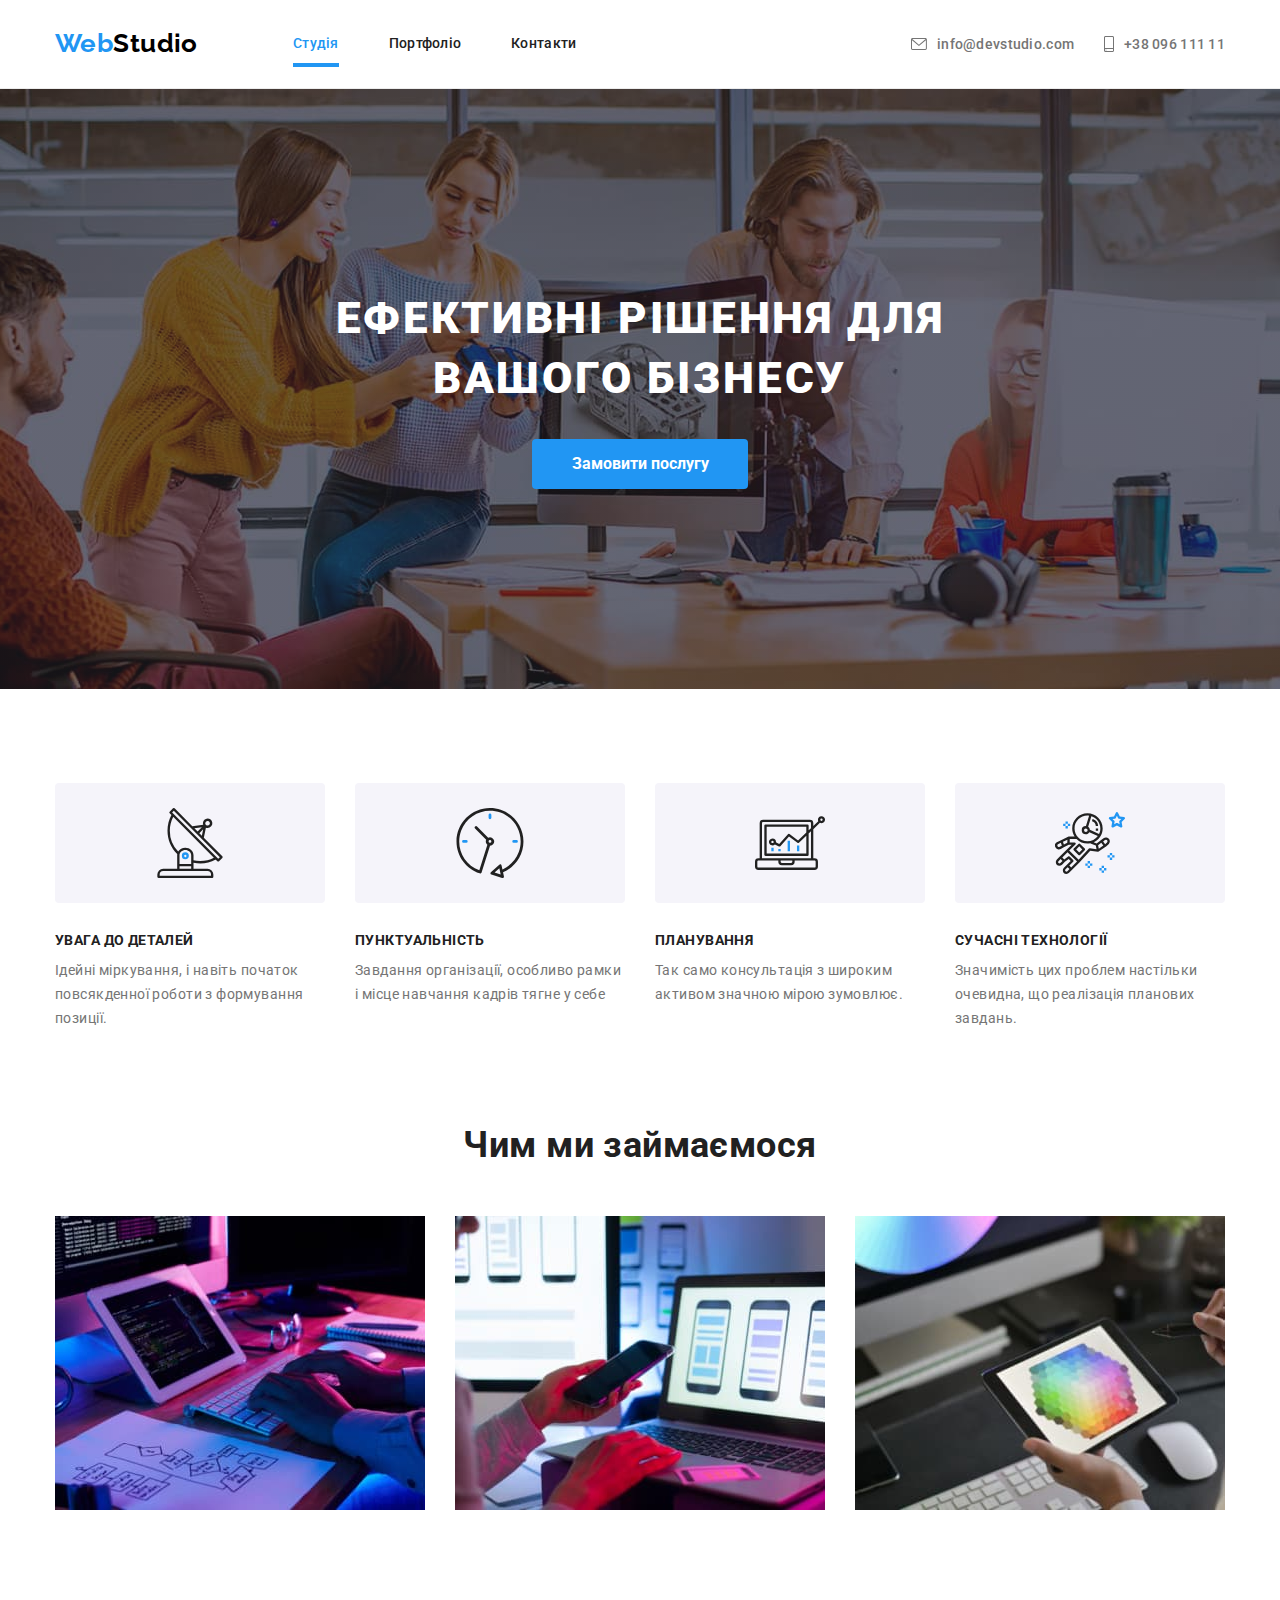
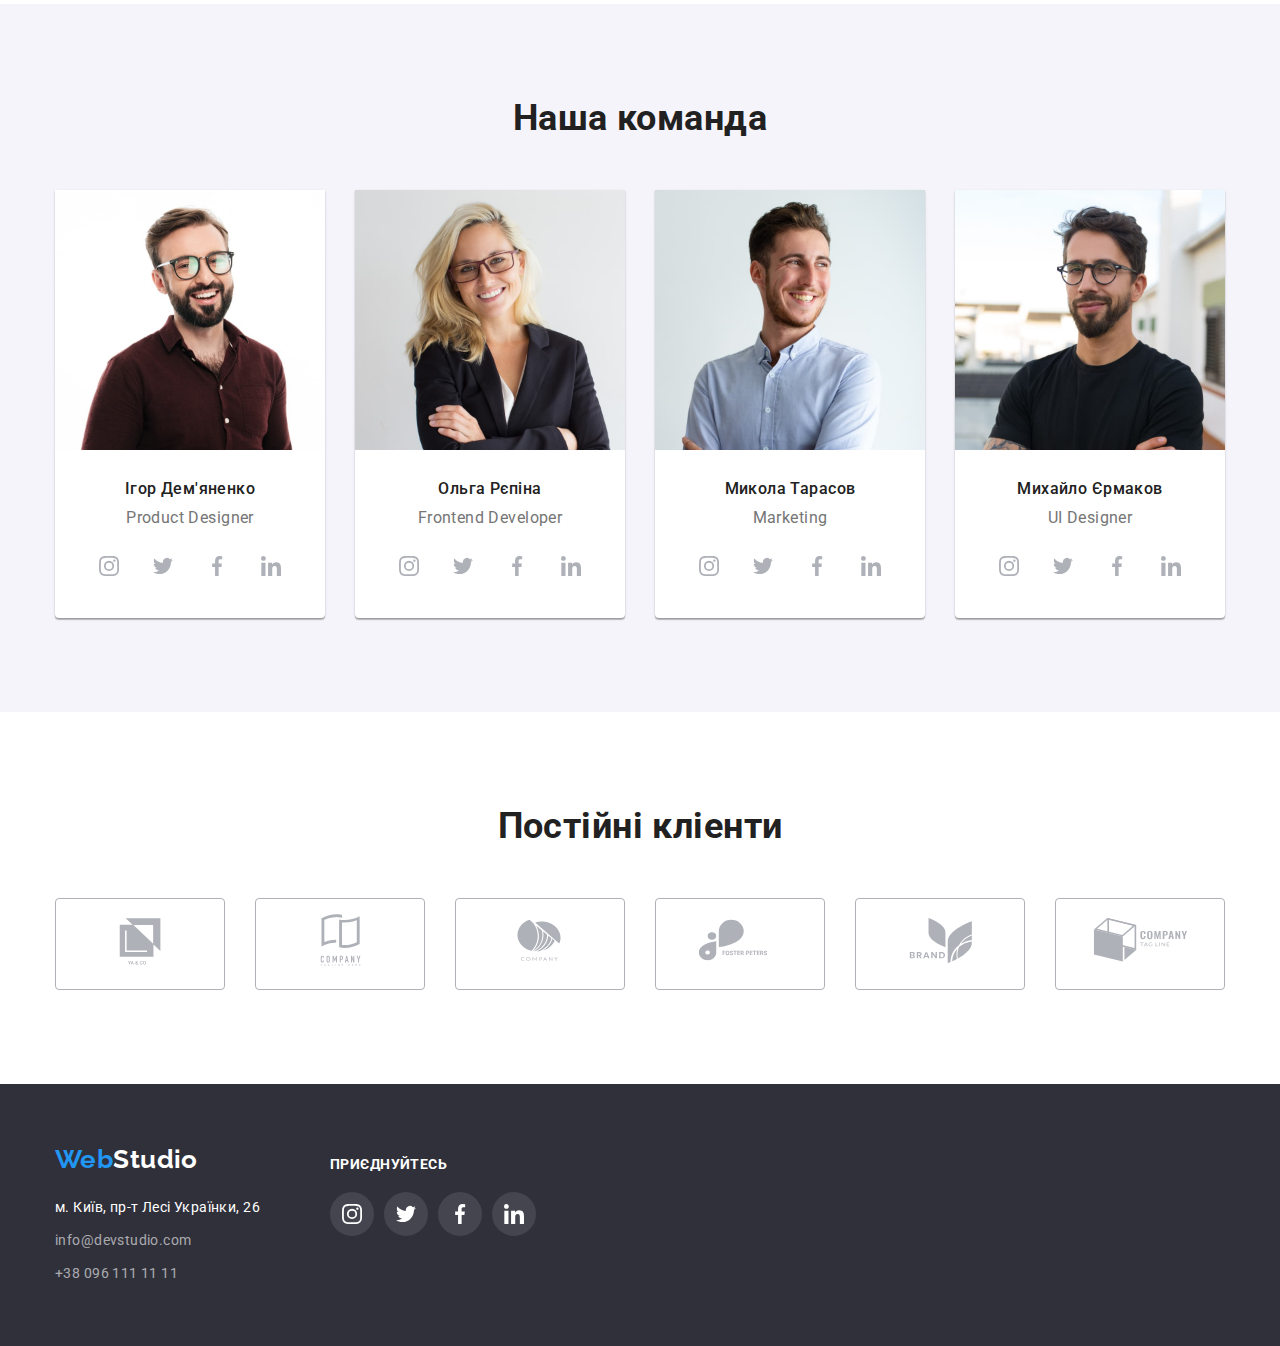
==== index.html @ 82252ead "puh" ====
<!DOCTYPE html>
<html lang="uk">
  <head>
    <meta charset="UTF-8" />
    <meta http-equiv="X-UA-Compatible" content="IE=edge" />
    <meta name="viewport" content="width=device-width, initial-scale=1.0" />
    <title>WebStudio</title>
    <link rel="preconnect" href="https://fonts.googleapis.com" />
    <link rel="preconnect" href="https://fonts.gstatic.com" crossorigin />
    <link
      href="https://fonts.googleapis.com/css2?family=Raleway:wght@700&family=Roboto:wght@400;500;700;900&display=swap"
      rel="stylesheet"
    />
    <link
      rel="stylesheet"
      href="https://cdnjs.cloudflare.com/ajax/libs/modern-normalize/1.1.0/modern-normalize.min.css"
    />
    <link rel="stylesheet" href="./css/styles.css" />
  </head>

  <!-- Тело страницы -->

  <body>
    <!-- Шапка -->

    <header>
      <div class="search container">
        <h2 style="display: none">навігація</h2>
        <div class="head">
          <a href="#" class="logo"
            ><span class="logo-first">Web</span><span class="logo-second">Studio</span></a
          >
        </div>

        <nav class="main-nav">
          <ul class="site-nav list">
            <li class="item"><a href="./index.html" class="link-studio current">Студія</a></li>
            <li class="item"><a href="./portfolio.html" class="link-portfolio">Портфоліо</a></li>
            <li class="item"><a href="#" class="link-contacts">Контакти</a></li>
          </ul>
        </nav>

        <ul class="contacts list">
          <li class="contacts-item">
            <a href="mailto:info@devstudio.com" class="contacts-link"
              ><svg class="envelope-icon" width="16" Height="12">
                <use href="./images/symbol.svg#icon-envelope"></use>
              </svg>
              info@devstudio.com</a>
            
          </li>

          <li class="smartphone-item">
            <a href="tel:+380961111111" class="contacts-link"><svg class="smartphone-icon" width="10" Height="16">
              <use href="./images/symbol.svg#icon-smartphone"></use>
            </svg>+38 096 111 11</a>
          </li>
        </ul>
        
      </div>
    </header>

    <main>
      <!-- Секция герой -->

      <section class="hero-section">
        <div class="container">
          <h1 class="hero-title">Ефективні рішення для вашого бізнесу</h1>
          <button type="button" class="button">Замовити послугу</button>
        </div>
      </section>

      <!-- Секция особенности -->

      <section class="section">
        <h2 style="display: none">Особливості</h2>
        <div class="container">
          <ul class="feature-list list">
            <li class="item">
              <div class="feature-icon">
                <svg class="icon-antenna" width="70" Height="70">
                  <use href="./images/symbol.svg#icon-antenna"></use>
                </svg>
              </div>
              <h3 class="feature-title">увага до деталей</h3>
              <p>Ідейні міркування, і навіть початок повсякденної роботи з формування позиції.</p>
            </li>

            <li class="item">
              <div class="feature-icon">
                <svg class="icon-clock" width="70" Height="70">
                  <use href="./images/symbol.svg#icon-clock"></use>
                </svg>
              </div>
              <h3 class="feature-title">пунктуальність</h3>
              <p>Завдання організації, особливо рамки і місце навчання кадрів тягне у себе</p>
            </li>

            <li class="item">
              <div class="feature-icon">
                <svg class="icon-diagram" width="70" Height="70">
                  <use href="./images/symbol.svg#icon-diagram"></use>
                </svg>
              </div>
              <h3 class="feature-title">планування</h3>
              <p>Так само консультація з широким активом значною мірою зумовлює.</p>
            </li>

            <li class="item">
              <div class="feature-icon">
                <svg class="icon-astronaut" width="70" Height="70">
                  <use href="./images/symbol.svg#icon-astronaut"></use>
                </svg>
              </div>
              <h3 class="feature-title">сучасні технології</h3>
              <p>Значимість цих проблем настільки очевидна, що реалізація планових завдань.</p>
            </li>
          </ul>
        </div>
      </section>

      <!-- Примеры работ -->

      <section class="examples section">
        <div class="container">
          <h2 class="section-title">Чим ми займаємося</h2>
          <ul class="examples-list list">
            <li class="item">
              <img
                src="./images/box1.jpg"
                class="examples-img"
                alt="computer work"
                width="370"
                height="294"
              />
            </li>
            <li class="item">
              <img
                src="./images/box2.jpg"
                class="examples-img"
                alt="work on smartphone"
                width="370"
                height="294"
              />
            </li>
            <li class="item">
              <img
                src="./images/box3.jpg"
                class="examples-img"
                alt="work on tablet"
                width="370"
                height="294"
              />
            </li>
          </ul>
        </div>
      </section>

      <!-- Секция наша команда -->

      <section class="team section">
        <div class="container">
          <h2 class="section-title">Наша команда</h2>
          <ul class="section-team list">
            <li class="item">
              <img
                src="./images/img4.jpg"
                alt="man with glasses"
                width="270"
                height="260"
                class="team-img"
              />
              <div class="team-border">
                <h3 class="author-team">Ігор Дем'яненко</h3>
                <p>Product Designer</p>
                <ul class="team-soc-list list">
                  <li class="team-soc-item">
                    <a href="" class="team-soc-link press">
                      <svg class="team-icon" width="20" Height="20">
                        <use href="./images/symbol.svg#icon-instagram"></use>
                      </svg>
                    </a>
                  </li>
                  <li class="team-soc-item">
                    <a href="" class="team-soc-link press"
                      ><svg class="team-icon" width="20" Height="20">
                        <use href="./images/symbol.svg#icon-twitter"></use>
                      </svg>
                    </a>
                  </li>
                  <li class="team-soc-item">
                    <a href="" class="team-soc-link press"
                      ><svg class="team-icon" width="20" Height="20">
                        <use href="./images/symbol.svg#icon-facebook"></use>
                      </svg>
                    </a>
                  </li>
                  <li class="team-soc-item">
                    <a href="" class="team-soc-link press"
                      ><svg class="team-icon" width="20" Height="20">
                        <use href="./images/symbol.svg#icon-linkedin"></use>
                      </svg>
                    </a>
                  </li>
                </ul>
              </div>
            </li>

            <li class="item">
              <img
                src="./images/img1.jpg"
                alt="Girl in glasses"
                class="team-img"
                width="270"
                height="260"
              />
              <div class="team-border">
                <h3 class="author-team">Ольга Рєпіна</h3>
                <p>Frontend Developer</p>
                <ul class="team-soc-list list">
                  <li class="team-soc-item">
                    <a href="" class="team-soc-link press">
                      <svg class="team-icon" width="20" Height="20">
                        <use href="./images/symbol.svg#icon-instagram"></use>
                      </svg>
                    </a>
                  </li>
                  <li class="team-soc-item">
                    <a href="" class="team-soc-link press"
                      ><svg class="team-icon" width="20" Height="20">
                        <use href="./images/symbol.svg#icon-twitter"></use>
                      </svg>
                    </a>
                  </li>
                  <li class="team-soc-item">
                    <a href="" class="team-soc-link press"
                      ><svg class="team-icon" width="20" Height="20">
                        <use href="./images/symbol.svg#icon-facebook"></use>
                      </svg>
                    </a>
                  </li>
                  <li class="team-soc-item">
                    <a href="" class="team-soc-link press"
                      ><svg class="team-icon" width="20" Height="20">
                        <use href="./images/symbol.svg#icon-linkedin"></use>
                      </svg>
                    </a>
                  </li>
                </ul>
              </div>
            </li>

            <li class="item">
              <img
                src="./images/img2.jpg"
                alt="the male"
                class="team-img"
                width="270"
                height="260"
              />
              <div class="team-border">
                <h3 class="author-team">Микола Тарасов</h3>
                <p>Marketing</p>
                <ul class="team-soc-list list">
                  <li class="team-soc-item">
                    <a href="" class="team-soc-link press">
                      <svg class="team-icon" width="20" Height="20">
                        <use href="./images/symbol.svg#icon-instagram"></use>
                      </svg>
                    </a>
                  </li>
                  <li class="team-soc-item">
                    <a href="" class="team-soc-link press"
                      ><svg class="team-icon" width="20" Height="20">
                        <use href="./images/symbol.svg#icon-twitter"></use>
                      </svg>
                    </a>
                  </li>
                  <li class="team-soc-item">
                    <a href="" class="team-soc-link press"
                      ><svg class="team-icon" width="20" Height="20">
                        <use href="./images/symbol.svg#icon-facebook"></use>
                      </svg>
                    </a>
                  </li>
                  <li class="team-soc-item">
                    <a href="" class="team-soc-link press"
                      ><svg class="team-icon" width="20" Height="20">
                        <use href="./images/symbol.svg#icon-linkedin"></use>
                      </svg>
                    </a>
                  </li>
                </ul>
              </div>
            </li>

            <li class="item">
              <img
                src="./images/img3.jpg"
                alt="man with glasses"
                class="team-img"
                width="270"
                height="260"
              />
              <div class="team-border">
                <h3 class="author-team">Михайло Єрмаков</h3>
                <p>UI Designer</p>
                <ul class="team-soc-list list">
                  <li class="team-soc-item">
                    <a href="" class="team-soc-link">
                      <svg class="team-icon" width="20" Height="20">
                        <use href="./images/symbol.svg#icon-instagram"></use>
                      </svg>
                    </a>
                  </li>
                  <li class="team-soc-item">
                    <a href="" class="team-soc-link"
                      ><svg class="team-icon" width="20" Height="20">
                        <use href="./images/symbol.svg#icon-twitter"></use>
                      </svg>
                    </a>
                  </li>
                  <li class="team-soc-item">
                    <a href="" class="team-soc-link"
                      ><svg class="team-icon" width="20" Height="20">
                        <use href="./images/symbol.svg#icon-facebook"></use>
                      </svg>
                    </a>
                  </li>
                  <li class="team-soc-item">
                    <a href="" class="team-soc-link"
                      ><svg class="team-icon" width="20" Height="20">
                        <use href="./images/symbol.svg#icon-linkedin"></use>
                      </svg>
                    </a>
                  </li>
                </ul>
              </div>
            </li>
          </ul>
        </div>
      </section>

      <!-- _______________________постійні кліенти_____________________ -->

      <section class="regular section">
        <div class="container">
          <h2 class="section-title">Постійні кліенти</h2>
          <ul class="regular-list list">
            <li class="regular-item">
              <a href="" class="regular-link"
                ><svg class="regular-icon" width="106" Height="60">
                  <use href="./images/symbol.svg#icon-Logo-1"></use>
                </svg>
              </a>
            </li>
            <li class="regular-item">
              <a href="" class="regular-link"
                ><svg class="regular-icon" width="106" Height="60">
                  <use href="./images/symbol.svg#icon-Logo-2"></use>
                </svg>
              </a>
            </li>
            <li class="regular-item">
              <a href="" class="regular-link"
                ><svg class="regular-icon" width="106" Height="60">
                  <use href="./images/symbol.svg#icon-Logo-3"></use>
                </svg>
              </a>
            </li>
            <li class="regular-item">
              <a href="" class="regular-link"
                ><svg class="regular-icon" width="106" Height="60">
                  <use href="./images/symbol.svg#icon-Logo-4"></use>
                </svg>
              </a>
            </li>
            <li class="regular-item">
              <a href="" class="regular-link"
                ><svg class="regular-icon" width="106" Height="60">
                  <use href="./images/symbol.svg#icon-Logo-5"></use>
                </svg>
              </a>
            </li>
            <li class="regular-item">
              <a href="" class="regular-link"
                ><svg class="regular-icon" width="106" Height="60">
                  <use href="./images/symbol.svg#icon-Logo-6"></use>
                </svg>
              </a>
            </li>
          </ul>
        </div>
      </section>
    </main>

    <!-- =================================Подвал=====================-->

    <footer>
      <div class="foot container">
        <div>
          <h2 style="display: none">Зв'язатися з нами</h2>
          <a href="#" class="logo"
            ><span class="logo-first">Web</span><span class="logo-second-foot">Studio</span></a
          >

          <address class="address">
            <ul class="address-list list">
              <li class="item">
                <a
                  class="address-maps"
                  href="https://www.google.com/maps/place/бул.+Леси+Украинки,+26,+Киев,+02000/@50.4265807,30.5383858,17z/data=!3m1!4b1!4m5!3m4!1s0x40d4cf0e033ecbe9:0x57a4dffefec77da0!8m2!3d50.4265807!4d30.5383858"
                  target="_blank"
                  rel="noopener noreferrer"
                  >м. Київ, пр-т Лесі Українки, 26</a
                >
              </li>
              <li class="item">
                <a class="address-nav" href="mailto:info@devstudio.com">info@devstudio.com</a>
              </li>
              <li class="item">
                <a class="address-nav" href="tel:+380961111111">+38 096 111 11 11</a>
              </li>
            </ul>
          </address>
        </div>

        <div class="call">
          <h2 class="footer-title">Приєднуйтесь</h2>
          <ul class="footer-soc-list list">
            <li class="footer-soc-item">
              <a href="" class="footer-soc-link">
                <svg class="footer-icon" width="20" Height="20">
                  <use href="./images/symbol.svg#icon-instagram"></use>
                </svg>
              </a>
            </li>
            <li class="footer-soc-item">
              <a href="" class="footer-soc-link"
                ><svg class="footer-icon" width="20" Height="20">
                  <use href="./images/symbol.svg#icon-twitter"></use>
                </svg>
              </a>
            </li>
            <li class="footer-soc-item">
              <a href="" class="footer-soc-link"
                ><svg class="footer-icon" width="20" Height="20">
                  <use href="./images/symbol.svg#icon-facebook"></use>
                </svg>
              </a>
            </li>
            <li class="footer-soc-item">
              <a href="" class="footer-soc-link"
                ><svg class="footer-icon" width="20" Height="20">
                  <use href="./images/symbol.svg#icon-linkedin"></use>
                </svg>
              </a>
            </li>
          </ul>
        </div>
      </div>
    </footer>
  </body>
</html>
---- css/styles.css ----
*,
*::before,
*::after {
  box-sizing: border-box;
}

/* ___________________Тело страницы _______________*/

body {
  color: var(--primary-text-color);
  background-color: var(--primary-bg-color);

  font-family: 'roboto', sans-serif;
  letter-spacing: 0.03em;
  font-style: normal;
  font-weight: 400;
  font-size: 14px;
  line-height: 1.71;
}

/* ______________________Утилиты_____________________ */

.list {
  margin: 0;
  padding: 0;

  list-style: none;
}

.container {
  margin-left: auto;
  margin-right: auto;
  padding-left: 15px;
  padding-right: 15px;
  width: 1200px;
}

p,
h1,
h2,
h3,
h4,
h5,
h6 {
  margin-top: 0px;
  margin-bottom: 0px;
}

ul.ol {
  margin-top: 0;
  margin-bottom: 0;
  padding-left: 0;
}

img {
  display: block;
}

.section {
  padding-top: 94px;
  padding-bottom: 94px;
}

:root {
  --primary-text-color: rgba(117, 117, 117, 1);
  --title-text-color: rgba(33, 33, 33, 1);
  --accent-color: rgba(33, 150, 243, 1);
  --primary-bg-color: rgba(255, 255, 255, 1);
}

/*_______________________Button_______________________*/

.button {
  color: var(--primary-bg-color);
  background-color: var(--accent-color);

  padding: 10px 32px;
  min-width: 216px;

  border-radius: 4px;
  border: none;
  cursor: pointer;
  font-family: 'Roboto', sans-serif;
  font-style: normal;
  font-weight: 700;
  font-size: 16px;
  line-height: 1.87;
  text-align: center;
}

.button:hover,
.button:focus {
  color: var(--accent-color);
  background-color: rgba(245, 244, 250, 1);

  border: none;
}

.btn:hover,
.btn:focus {
  color: var(--primary-bg-color);
  background-color: var(--accent-color);
  border: none;
}

.section-title {
  margin-bottom: 50px;

  color: var(--title-text-color);
  font-weight: 700;
  font-size: 36px;
  line-height: 1.16;
  text-align: center;
}

/* _________________________Шапка_______________________ */

header {
  border-bottom: 1px solid rgba(236, 236, 236, 1);
}

.search {
  align-items: center;
  background-color: rgba(255, 255, 255, 1);
  display: flex;
}

.logo {
  display: inline-block;
  width: 145px;
  height: 31px;

  font-weight: 700;
  font-size: 26px;
  line-height: 1.19;
  text-decoration: none;
  font-family: 'Raleway', sans-serif;
}

.logo-first {
  color: var(--accent-color);
}

.logo-second {
  color: rgba(0, 0, 0, 1);
}

.logo-second-foot {
  color: var(--primary-bg-color);
}

/*____________________ Навигация___________________ */

.main-nav {
  display: flex;
  align-items: center;
}

.site-nav {
  display: flex;
  align-items: center;
  padding: 32px 0px;
  margin-left: 93px;
}

.site-nav .item + .item {
  margin-left: 50px;
}

.link-studio {
  width: 45px;
  height: 16px;

  color: var(--title-text-color);
  text-decoration: none;
  font-weight: 500;
  font-size: 14px;
  line-height: 1.14;
  letter-spacing: 0.02em;
}

.link-studio:hover,
.link-studio:focus {
  color: var(--accent-color);
}

.link-portfolio {
  width: 72px;
  height: 16px;

  color: var(--title-text-color);
  text-decoration: none;
  font-weight: 500;
  font-size: 14px;
  line-height: 1.14;
  letter-spacing: 0.02em;
}

.link-portfolio:hover,
.link-portfolio:focus {
  color: var(--accent-color);
}

.link-contacts {
  width: 64px;
  height: 16px;

  color: var(--title-text-color);
  text-decoration: none;
  font-weight: 500;
  font-size: 14px;
  line-height: 1.14;
  letter-spacing: 0.02em;
}

.link-contacts:hover,
.link-contacts:focus {
  color: var(--accent-color);
}

.current {
  color: var(--accent-color);
  position: relative;
}

.current::after {
  bottom: -100%;
  left: 0;
  position: absolute;
  content: '';
  height: 4px;
  width: 100%;

  background-color: var(--accent-color);
}

/* ___________________Contacts___________________*/

.search .contacts {
  display: flex;
  margin-left: auto;
  gap: 30px;
}

.smartphone-item {
  display: flex;
  flex-direction: row-reverse;
  align-items: center;
}

.contacts-item {
  display: flex;
  flex-direction: row-reverse;
  align-items: center;
}

.envelope-icon {
  margin-right: 10px;
  fill: rgba(117, 117, 117, 1);
}

.contacts-link {

  display: flex;
  align-items: center;
  
  color: rgba(117, 117, 117, 1);
  font-weight: 500;
  font-size: 14px;
  line-height: calc(16 / 14);
  letter-spacing: 0.02em;
  text-decoration: none;
}

.contacts-link:hover,
.contacts-link:focus {
  color: var(--accent-color);
}

.envelope-icon .contacts-envelope:hover .envelope-icon,
.contacts-envelope:focus .envelope-icon {
  fill: var(--accent-color);
}


.smartphone-icon {
  margin-right: 10px;
  fill: rgba(117, 117, 117, 1);
}

.contacts-link:hover .smartphone-icon,
.contacts-link:focus .smartphone-icon,.contacts-link:hover .envelope-icon,
.contacts-link:focus .envelope-icon {
  fill: var(--accent-color);
}


/* ____________________Секция герой_______________________*/

.hero-section {
  background-color: rgba(196, 196, 196, 1);

  height: 600px;
  max-width: 1600px;
  margin-left: auto;
  margin-right: auto;
  background-image: linear-gradient(rgba(47, 48, 58, 0.4), rgba(47, 48, 58, 0.4)),
    url(../images/hero.jpg);
  background-repeat: no-repeat;
  background-position: center;
  background-size: cover;
}

.hero-section .section {
  display: flex;
}

.hero-section .container {
  min-height: 600px;
  display: flex;
  flex-direction: column;
  justify-content: center;
  align-items: center;
}

.hero-title {
  margin-bottom: 30px;
  display: block;

  color: rgba(255, 255, 255, 1);
  text-align: center;
  font-weight: 900;
  max-width: 696px;
  font-size: 44px;
  line-height: 1.36;
  letter-spacing: 0.06em;
  text-transform: uppercase;
}

/* ____________________Секция особенности______________________ */

.feature-list {
  display: flex;
}

.feature-list .item + .item {
  margin-left: 30px;
}

.feature-title {
  margin-top: 0;
  margin-bottom: 10px;

  color: var(--title-text-color);
  font-weight: 700;
  font-size: 14px;
  line-height: 1.14;
  text-transform: uppercase;
}

.feature-icon {
  display: flex;
  justify-content: center;
  align-items: center;

  margin-bottom: 30px;

  background-color: rgba(245, 244, 250, 1);
  width: 270px;
  height: 120px;
  border-radius: 4px;
}

/*-------------------------Примеры работ-----------------------*/

.examples {
  padding-top: 0px;
}

.examples-list {
  display: flex;
}

.examples-list .item:not(:last-child) {
  margin-right: 30px;
}

/*_______________________Наша команда_________________________ */

.team {
  background-color: rgba(245, 244, 250, 1);
}

.team-border {
  padding: 30px 10px;

  display: flex;
  text-align: center;
  flex-direction: column;
  justify-content: center;
}

.author-team {
  margin-bottom: 10px;

  color: var(--title-text-color);
  font-weight: 500;
  font-size: 16px;
  line-height: 1.18;
}

.section-team {
  display: flex;

  width: 270px;
  height: 428px;
  font-size: 16px;
  line-height: 1.18;
}

.section-team .item {
  background-color: var(--primary-bg-color);
  box-shadow: 0px 1px 3px rgba(0, 0, 0, 0.12), 0px 1px 1px rgba(0, 0, 0, 0.14),
    0px 2px 1px rgba(0, 0, 0, 0.2);
  border-radius: 0px 0px 4px 4px;
}

.section-team .item + .item {
  margin-left: 30px;
}

.team-border > p {
  margin-bottom: 16px;
}

.team-soc-list {
  display: flex;
  justify-content: center;
  gap: 10px;
}

.team-soc-link {
  width: 44px;
  height: 44px;

  border-radius: 50%;

  display: flex;
  align-items: center;
  justify-content: center;
}

.team-icon {
  fill: rgba(175, 177, 184, 1);
}

.team-soc-link:hover,
.team-soc-link:focus {
  background-color: var(--accent-color);
}

.team-icon:hover,
.team-icon:focus {
  fill: var(--primary-bg-color);
}

.team-soc-link:hover .team-icon,
.team-soc-link:focus .team-icon {
  fill: var(--primary-bg-color);
}

/*____________________постійні кліенти__________________ */

.regular {
  height: 372px;
}

.regular-list {
  display: flex;
  justify-content: center;

  gap: 30px;
}

.regular-item {
  display: flex;
  justify-content: center;
  align-items: center;
}

.regular-link {
  border: 1px solid;
  width: 170px;
  height: 92px;
  padding: 12px 32px;

  border-color: rgba(175, 177, 184, 1);
  border-radius: 4px;
}

.regular-link:hover,
.regular-link:focus {
  border-color: var(--accent-color);
}

.regular-icon {
  fill: rgba(175, 177, 184, 1);
}

.regular-icon:hover,
.regular-icon:focus {
  fill: var(--accent-color);
}

.regular-link:hover .regular-icon,
.regular-link:focus .regular-icon {
  fill: var(--accent-color);
}

/* =======================Подвал============================ */

footer {
  background-color: rgba(47, 48, 58, 1);
}

.foot {
  display: flex;

  padding-top: 60px;
  padding-bottom: 60px;
}

.address-list .item:not(:last-child) {
  margin-bottom: 9px;
}

.call {
  margin-top: 12px;
  margin-left: 70px;
}

.logo-sec,
.address-maps {
  color: var(--primary-bg-color);

  text-decoration: none;
}

.address {
  margin-top: 20px;
  font-style: normal;
}

.address-maps:hover,
.address-maps:focus {
  color: var(--accent-color);
}

.address-nav {
  color: rgba(255, 255, 255, 0.6);
  text-decoration: none;
}

.address-nav:hover,
.address-nav:focus {
  color: var(--accent-color);
}

/*______________ Приєднуйтесь */

.footer-title {
  margin-bottom: 20px;

  color: var(--primary-bg-color);

  font-size: 14px;
  line-height: calc(16 / 14);
  letter-spacing: 0.03em;
  text-transform: uppercase;
}

.footer-soc-list {
  display: flex;
  gap: 10px;
}

.footer-soc-link {
  width: 44px;
  height: 44px;

  display: flex;
  align-items: center;
  justify-content: center;
  border-radius: 50%;

  background: rgba(255, 255, 255, 0.1);
}

.footer-icon {
  fill: var(--primary-bg-color);
}

.footer-soc-link:hover,
.footer-soc-link:focus {
  background-color: var(--accent-color);
}

.footer-icon:hover,
.footer-icon:focus {
  fill: var(--primary-bg-color);
}

.footer-soc-link:hover .footer-icon {
  fill: var(--primary-bg-color);
}

.footer-soc-link:focus .footer-icon {
  fill: var(--primary-bg-color);
}

/* --------------------PORTFOLIO.CSS-------------------- */

/* Фильтр */

.filter {
  display: flex;
  justify-content: center;
  margin-bottom: 50px;
}

.filter .item:not(:last-child) {
  margin-right: 8px;
}

.btn {
  color: var(--title-text-color);
  background-color: rgba(245, 244, 250, 1);
  border: none;
  cursor: pointer;
  padding: 6px 22px 6px 22px;

  font-family: 'Roboto', sans-serif;
  font-weight: 500;
  font-size: 16px;
  line-height: 1.62;
  letter-spacing: 0.03em;
  border-radius: 4px;
}

.btn:hover,
.btn:focus {
  color: var(--primary-bg-color);
  background-color: var(--accent-color);

  box-shadow: 0px 3px 1px rgba(0, 0, 0, 0.1), 0px 1px 2px rgba(0, 0, 0, 0.08),
    0px 2px 2px rgba(0, 0, 0, 0.12);

  border: none;
}

/* _____________________Галерея___________________ */

.gallery {
  margin-top: 0px;
  margin-bottom: 0px;

  padding: 0px;
  display: flex;
  flex-wrap: wrap;
}

.gallerry-border {
  padding: 20px 24px 20px 24px;

  height: 110px;
  border: 1px solid rgba(238, 238, 238, 1);
  border-top: none;
}

.gallery-list {
  margin-right: 30px;
  margin-bottom: 30px;

  font-size: 16px;
  line-height: 1.87;
  cursor: pointer;
}

.gallery-list:hover {
  box-shadow: 0px 1px 1px rgba(0, 0, 0, 0.12), 0px 4px 4px rgba(0, 0, 0, 0.06),
    1px 4px 6px rgba(0, 0, 0, 0.16);
}

.gallery-list:nth-child(3n) {
  margin-right: 0px;
}

.gallery-list:nth-last-child(-n + 3) {
  margin-bottom: 0px;
}

.gallery-title {
  color: var(--title-text-color);

  margin-top: 0px;
  margin-bottom: 0px;
  padding: 0px;

  font-weight: 700;
  font-size: 18px;
  line-height: 2;
  letter-spacing: 0.06em;
}
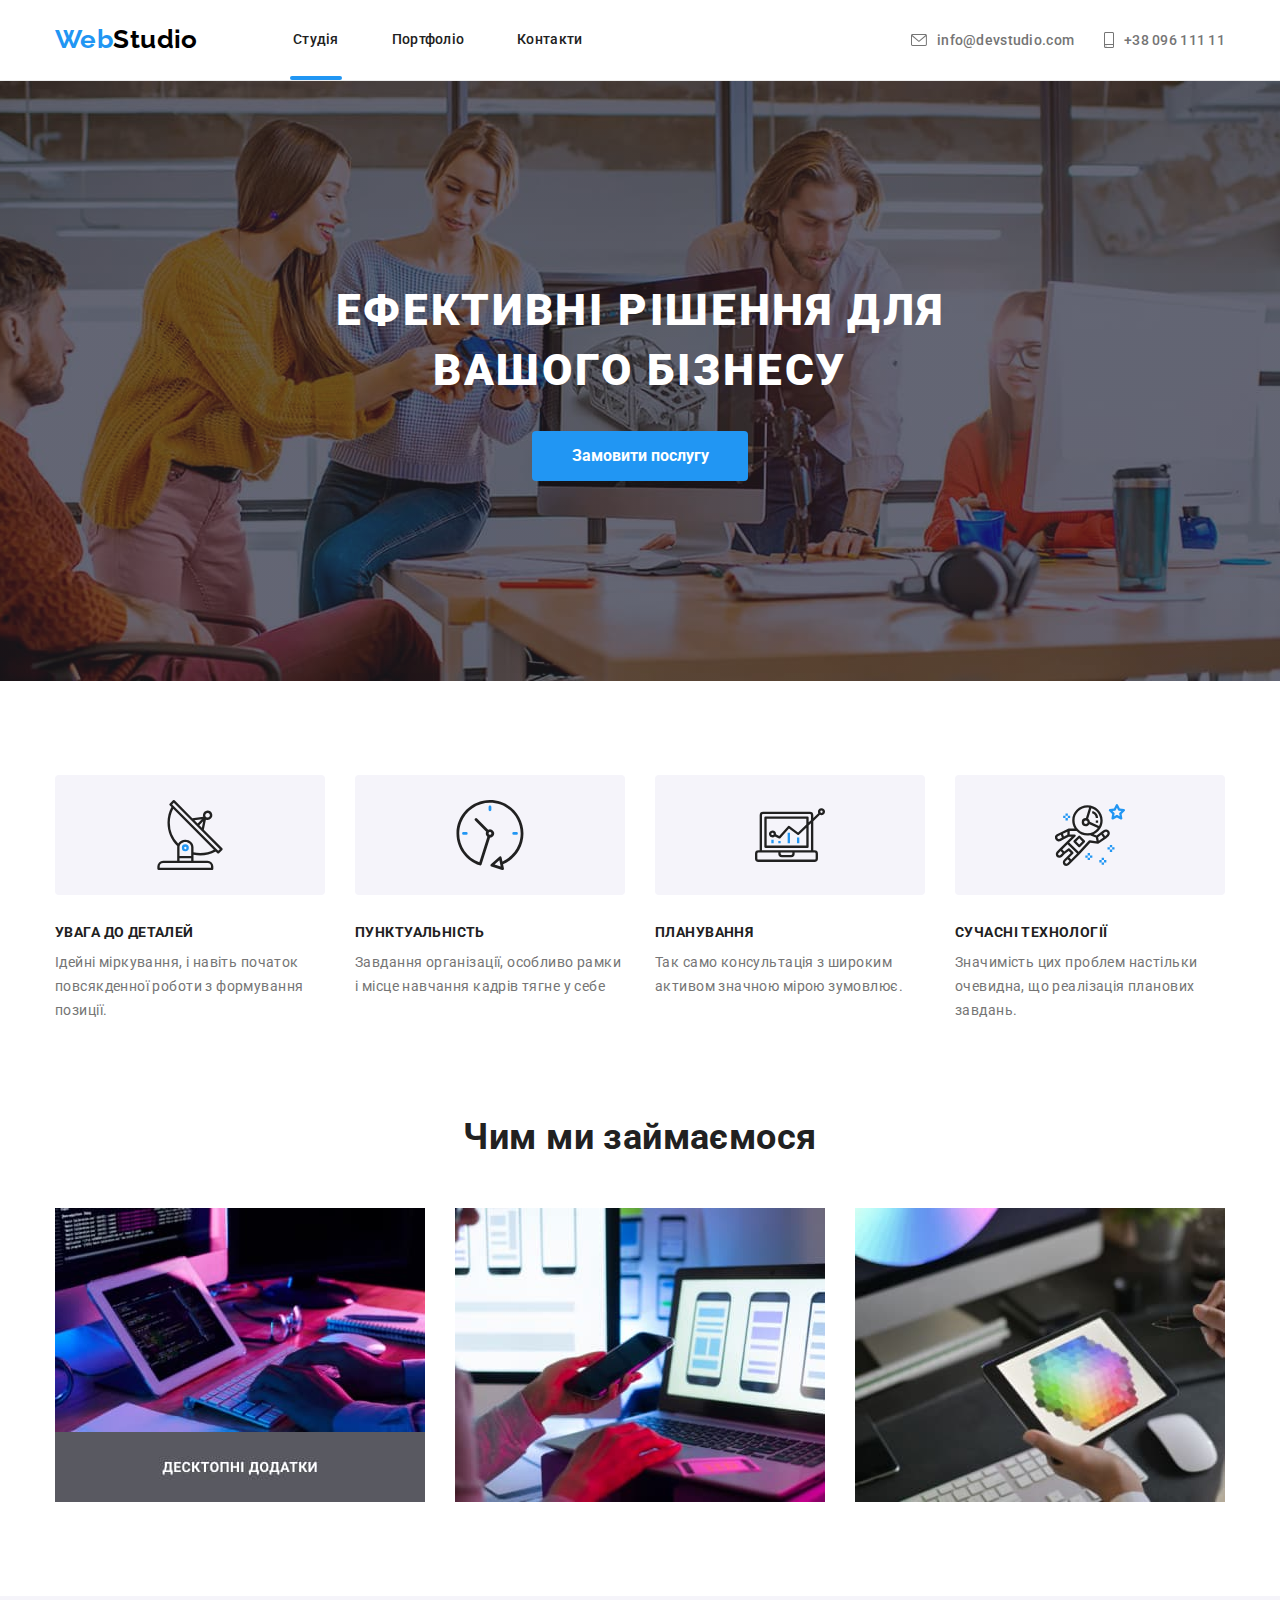
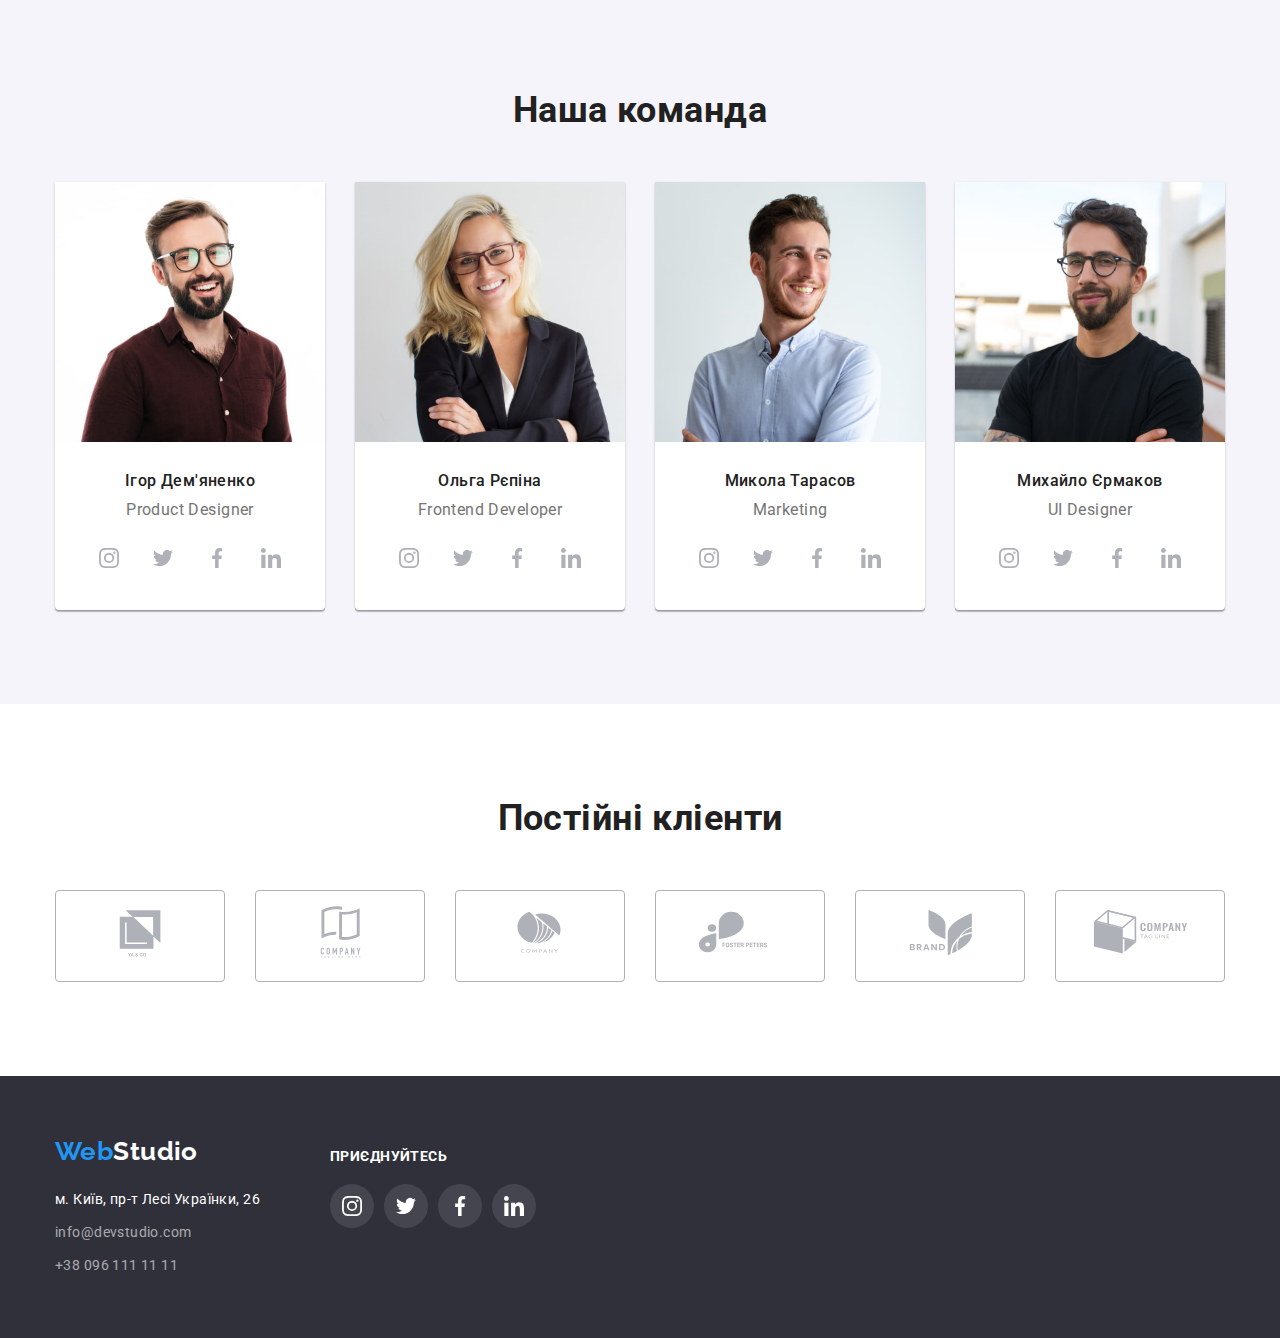
==== commit dae551d6: "Поломался" ====
--- a/index.html
+++ b/index.html
@@ -34,9 +34,9 @@
 
         <nav class="main-nav">
           <ul class="site-nav list">
-            <li class="item"><a href="./index.html" class="link-studio current">Студія</a></li>
-            <li class="item"><a href="./portfolio.html" class="link-portfolio">Портфоліо</a></li>
-            <li class="item"><a href="#" class="link-contacts">Контакти</a></li>
+            <li class="item"><a href="./index.html" class="link current">Студія</a></li>
+            <li class="item"><a href="./portfolio.html" class="link">Портфоліо</a></li>
+            <li class="item"><a href="#" class="link">Контакти</a></li>
           </ul>
         </nav>
 
@@ -46,17 +46,18 @@
               ><svg class="envelope-icon" width="16" Height="12">
                 <use href="./images/symbol.svg#icon-envelope"></use>
               </svg>
-              info@devstudio.com</a>
-            
+              info@devstudio.com</a
+            >
           </li>
 
           <li class="smartphone-item">
-            <a href="tel:+380961111111" class="contacts-link"><svg class="smartphone-icon" width="10" Height="16">
-              <use href="./images/symbol.svg#icon-smartphone"></use>
-            </svg>+38 096 111 11</a>
+            <a href="tel:+380961111111" class="contacts-link"
+              ><svg class="smartphone-icon" width="10" Height="16">
+                <use href="./images/symbol.svg#icon-smartphone"></use></svg
+              >+38 096 111 11</a
+            >
           </li>
         </ul>
-        
       </div>
     </header>
 
@@ -66,7 +67,7 @@
       <section class="hero-section">
         <div class="container">
           <h1 class="hero-title">Ефективні рішення для вашого бізнесу</h1>
-          <button type="button" class="button">Замовити послугу</button>
+          <button type="button" class="button" data-modal-open>Замовити послугу</button>
         </div>
       </section>
 
@@ -125,7 +126,7 @@
         <div class="container">
           <h2 class="section-title">Чим ми займаємося</h2>
           <ul class="examples-list list">
-            <li class="item">
+            <li class="examples-item item">
               <img
                 src="./images/box1.jpg"
                 class="examples-img"
@@ -133,7 +134,9 @@
                 width="370"
                 height="294"
               />
-            </li>
+              <div class="examples-img-text"><img src="./images/examples-img1.jpg" alt="" /></div>
+            </li>
+
             <li class="item">
               <img
                 src="./images/box2.jpg"
@@ -460,5 +463,15 @@
         </div>
       </div>
     </footer>
+    <div class="backdrop is-hidden" data-modal>
+      <div class="modal">
+        <button type="button" class="modal-close" data-modal-close>
+          <svg class="icon-close-black" width="18" Height="18">
+            <use href="./images/symbol.svg#icon-close-black"></use>
+          </svg>
+        </button>
+      </div>
+    </div>
+    <script src="./js/modal.js"></script>
   </body>
 </html>
--- a/css/styles.css
+++ b/css/styles.css
@@ -66,6 +66,9 @@
   --title-text-color: rgba(33, 33, 33, 1);
   --accent-color: rgba(33, 150, 243, 1);
   --primary-bg-color: rgba(255, 255, 255, 1);
+
+  --transition-transform: background-color 250ms cubic-bezier(0.4, 0, 0.2, 1),
+    color 250ms cubic-bezier(0.4, 0, 0.2, 1), fill 250ms cubic-bezier(0.4, 0, 0.2, 1);
 }
 
 /*_______________________Button_______________________*/
@@ -86,6 +89,8 @@
   font-size: 16px;
   line-height: 1.87;
   text-align: center;
+
+  transition: var(--transition-transform);
 }
 
 .button:hover,
@@ -94,13 +99,7 @@
   background-color: rgba(245, 244, 250, 1);
 
   border: none;
-}
-
-.btn:hover,
-.btn:focus {
-  color: var(--primary-bg-color);
-  background-color: var(--accent-color);
-  border: none;
+  transition: var(--transition-transform);
 }
 
 .section-title {
@@ -159,79 +158,53 @@
 .site-nav {
   display: flex;
   align-items: center;
-  padding: 32px 0px;
-  margin-left: 93px;
+
+  margin-left: 90px;
 }
 
 .site-nav .item + .item {
-  margin-left: 50px;
-}
-
-.link-studio {
-  width: 45px;
-  height: 16px;
-
+  margin-left: 47px;
+}
+
+.main-nav .link {
+  padding: 32px 3px;
   color: var(--title-text-color);
   text-decoration: none;
   font-weight: 500;
   font-size: 14px;
   line-height: 1.14;
   letter-spacing: 0.02em;
-}
-
-.link-studio:hover,
-.link-studio:focus {
+  position: relative;
+
+  transition: var(--transition-transform);
+}
+
+.link:hover,
+.link:focus {
   color: var(--accent-color);
-}
-
-.link-portfolio {
-  width: 72px;
-  height: 16px;
-
-  color: var(--title-text-color);
-  text-decoration: none;
-  font-weight: 500;
-  font-size: 14px;
-  line-height: 1.14;
-  letter-spacing: 0.02em;
-}
-
-.link-portfolio:hover,
-.link-portfolio:focus {
-  color: var(--accent-color);
-}
-
-.link-contacts {
-  width: 64px;
-  height: 16px;
-
-  color: var(--title-text-color);
-  text-decoration: none;
-  font-weight: 500;
-  font-size: 14px;
-  line-height: 1.14;
-  letter-spacing: 0.02em;
-}
-
-.link-contacts:hover,
-.link-contacts:focus {
-  color: var(--accent-color);
+  transition: var(--transition-transform);
 }
 
 .current {
   color: var(--accent-color);
-  position: relative;
+
+  display: flex;
+  transition: var(--transition-transform);
 }
 
 .current::after {
-  bottom: -100%;
-  left: 0;
-  position: absolute;
   content: '';
   height: 4px;
   width: 100%;
+  position: absolute;
+
+  bottom: 0px;
+  left: 0px;
 
   background-color: var(--accent-color);
+  border-radius: 2px;
+
+  transition: var(--transition-transform);
 }
 
 /* ___________________Contacts___________________*/
@@ -257,19 +230,21 @@
 .envelope-icon {
   margin-right: 10px;
   fill: rgba(117, 117, 117, 1);
+  transition: var(--transition-transform);
 }
 
 .contacts-link {
-
-  display: flex;
-  align-items: center;
-  
+  display: flex;
+  align-items: center;
+
   color: rgba(117, 117, 117, 1);
   font-weight: 500;
   font-size: 14px;
   line-height: calc(16 / 14);
   letter-spacing: 0.02em;
   text-decoration: none;
+
+  transition: var(--transition-transform);
 }
 
 .contacts-link:hover,
@@ -282,18 +257,19 @@
   fill: var(--accent-color);
 }
 
-
 .smartphone-icon {
   margin-right: 10px;
   fill: rgba(117, 117, 117, 1);
+
+  transition: var(--transition-transform);
 }
 
 .contacts-link:hover .smartphone-icon,
-.contacts-link:focus .smartphone-icon,.contacts-link:hover .envelope-icon,
+.contacts-link:focus .smartphone-icon,
+.contacts-link:hover .envelope-icon,
 .contacts-link:focus .envelope-icon {
   fill: var(--accent-color);
 }
-
 
 /* ____________________Секция герой_______________________*/
 
@@ -385,6 +361,20 @@
   margin-right: 30px;
 }
 
+.examples-item {
+  position: relative;
+}
+
+.examples-img-text {
+  bottom: 0;
+  left: 0;
+  position: absolute;
+  background-image: linear-gradient(rgba(47, 48, 58, 0.8), rgba(47, 48, 58, 0.8));
+
+  height: 70px;
+  width: 100%;
+}
+
 /*_______________________Наша команда_________________________ */
 
 .team {
@@ -448,10 +438,14 @@
   display: flex;
   align-items: center;
   justify-content: center;
+
+  transition: var(--transition-transform);
 }
 
 .team-icon {
   fill: rgba(175, 177, 184, 1);
+
+  transition: var(--transition-transform);
 }
 
 .team-soc-link:hover,
@@ -469,7 +463,7 @@
   fill: var(--primary-bg-color);
 }
 
-/*____________________постійні кліенти__________________ */
+/*____________________Постійні кліенти__________________ */
 
 .regular {
   height: 372px;
@@ -496,6 +490,7 @@
 
   border-color: rgba(175, 177, 184, 1);
   border-radius: 4px;
+  transition: var(--transition-transform), border-color 250ms cubic-bezier(0.4, 0, 0.2, 1);
 }
 
 .regular-link:hover,
@@ -505,6 +500,8 @@
 
 .regular-icon {
   fill: rgba(175, 177, 184, 1);
+
+  transition: var(--transition-transform);
 }
 
 .regular-icon:hover,
@@ -544,6 +541,8 @@
   color: var(--primary-bg-color);
 
   text-decoration: none;
+
+  transition: var(--transition-transform);
 }
 
 .address {
@@ -559,6 +558,8 @@
 .address-nav {
   color: rgba(255, 255, 255, 0.6);
   text-decoration: none;
+
+  transition: var(--transition-transform);
 }
 
 .address-nav:hover,
@@ -594,6 +595,8 @@
   border-radius: 50%;
 
   background: rgba(255, 255, 255, 0.1);
+
+  transition: var(--transition-transform);
 }
 
 .footer-icon {
@@ -645,16 +648,15 @@
   line-height: 1.62;
   letter-spacing: 0.03em;
   border-radius: 4px;
+  transition: var(--transition-transform), box-shadow 250ms cubic-bezier(0.4, 0, 0.2, 1);
 }
 
 .btn:hover,
 .btn:focus {
   color: var(--primary-bg-color);
   background-color: var(--accent-color);
-
   box-shadow: 0px 3px 1px rgba(0, 0, 0, 0.1), 0px 1px 2px rgba(0, 0, 0, 0.08),
     0px 2px 2px rgba(0, 0, 0, 0.12);
-
   border: none;
 }
 
@@ -669,6 +671,17 @@
   flex-wrap: wrap;
 }
 
+.gallery-list {
+  display: block;
+  margin-right: 30px;
+  margin-bottom: 30px;
+}
+
+.gallery-list-thumb {
+  position: relative;
+  overflow: hidden;
+}
+
 .gallerry-border {
   padding: 20px 24px 20px 24px;
 
@@ -677,16 +690,51 @@
   border-top: none;
 }
 
+.gallery-list-link:hover .gallery-list-text,
+.gallery-list-link:focus .gallery-list-text {
+  transform: translateY(0);
+}
+
+.gallery-list-text {
+  left: 0;
+  top: 0;
+  position: absolute;
+  display: inline-block;
+  height: 100%;
+
+  padding: 63px 24px;
+
+  font-size: 18px;
+  line-height: calc(28 / 18);
+  color: var(--primary-bg-color);
+  letter-spacing: 0.03em;
+
+  background: rgba(33, 150, 243, 0.9);
+
+  transform: translateY(101%);
+  transition: transform 250ms;
+}
+
+.gallery-list-link:hover .gallery-list-text {
+  transform: translateY(0);
+}
+
 .gallery-list {
+  display: block;
   margin-right: 30px;
   margin-bottom: 30px;
-
-  font-size: 16px;
-  line-height: 1.87;
-  cursor: pointer;
-}
-
-.gallery-list:hover {
+  outline: none;
+}
+
+.gallery-list-link {
+  display: block;
+  text-decoration: none;
+  outline: none;
+  transition: box-shadow 250ms cubic-bezier(0.4, 0, 0.2, 1);
+}
+
+.gallery-list-link:hover,
+.gallery-list-link:focus {
   box-shadow: 0px 1px 1px rgba(0, 0, 0, 0.12), 0px 4px 4px rgba(0, 0, 0, 0.06),
     1px 4px 6px rgba(0, 0, 0, 0.16);
 }
@@ -711,3 +759,78 @@
   line-height: 2;
   letter-spacing: 0.06em;
 }
+
+.gallery-text {
+  font-size: 16px;
+  line-height: calc(30 / 16);
+  letter-spacing: 0.03em;
+  color: rgba(117, 117, 117, 1);
+}
+
+/* ___________________MODAL_____________________________ */
+
+.backdrop {
+  position: fixed;
+  top: 0%;
+  width: 100%;
+  height: 100%;
+  background-color: rgba(0, 0, 0, 0.2);
+  transition: opacity 250ms linear, visibility 250ms;
+}
+
+.modal {
+  position: absolute;
+
+  top: 50%;
+  left: 50%;
+  transform: translate(-50%, -50%);
+  transition: transform 250ms linear;
+  transform: translate(-50%, -50%) scale(1) rotate(1);
+
+  width: 528px;
+  min-height: 581px;
+  background-color: var(--primary-bg-color);
+
+  border-radius: 4px;
+  box-shadow: 0px 1px 3px rgba(0, 0, 0, 0.12), 0px 1px 1px rgba(0, 0, 0, 0.14),
+    0px 2px 1px rgba(0, 0, 0, 0.2);
+}
+
+.is-hidden {
+  opacity: 0;
+  visibility: hidden;
+  pointer-events: none;
+}
+
+.backdrop.is-hidden .modal {
+  transform: translate(-50%, -50%) scale(0) rotate(0);
+}
+.modal-close {
+  top: 8px;
+  right: 8px;
+  padding: 0;
+  cursor: pointer;
+
+  width: 30px;
+  height: 30px;
+  background-color: var(--primary-bg-color);
+
+  border: 1px solid rgba(0, 0, 0, 0.1);
+
+  position: fixed;
+  display: flex;
+  border-radius: 50%;
+  justify-content: center;
+  align-items: center;
+}
+
+.icon-close-black {
+  fill: rgba(0, 0, 0, 1);
+}
+
+.modal-close:hover .icon-close-black,
+.modal-close:focus .icon-close-black {
+  fill: var(--accent-color);
+}
+
+/* ==================================================================================== */
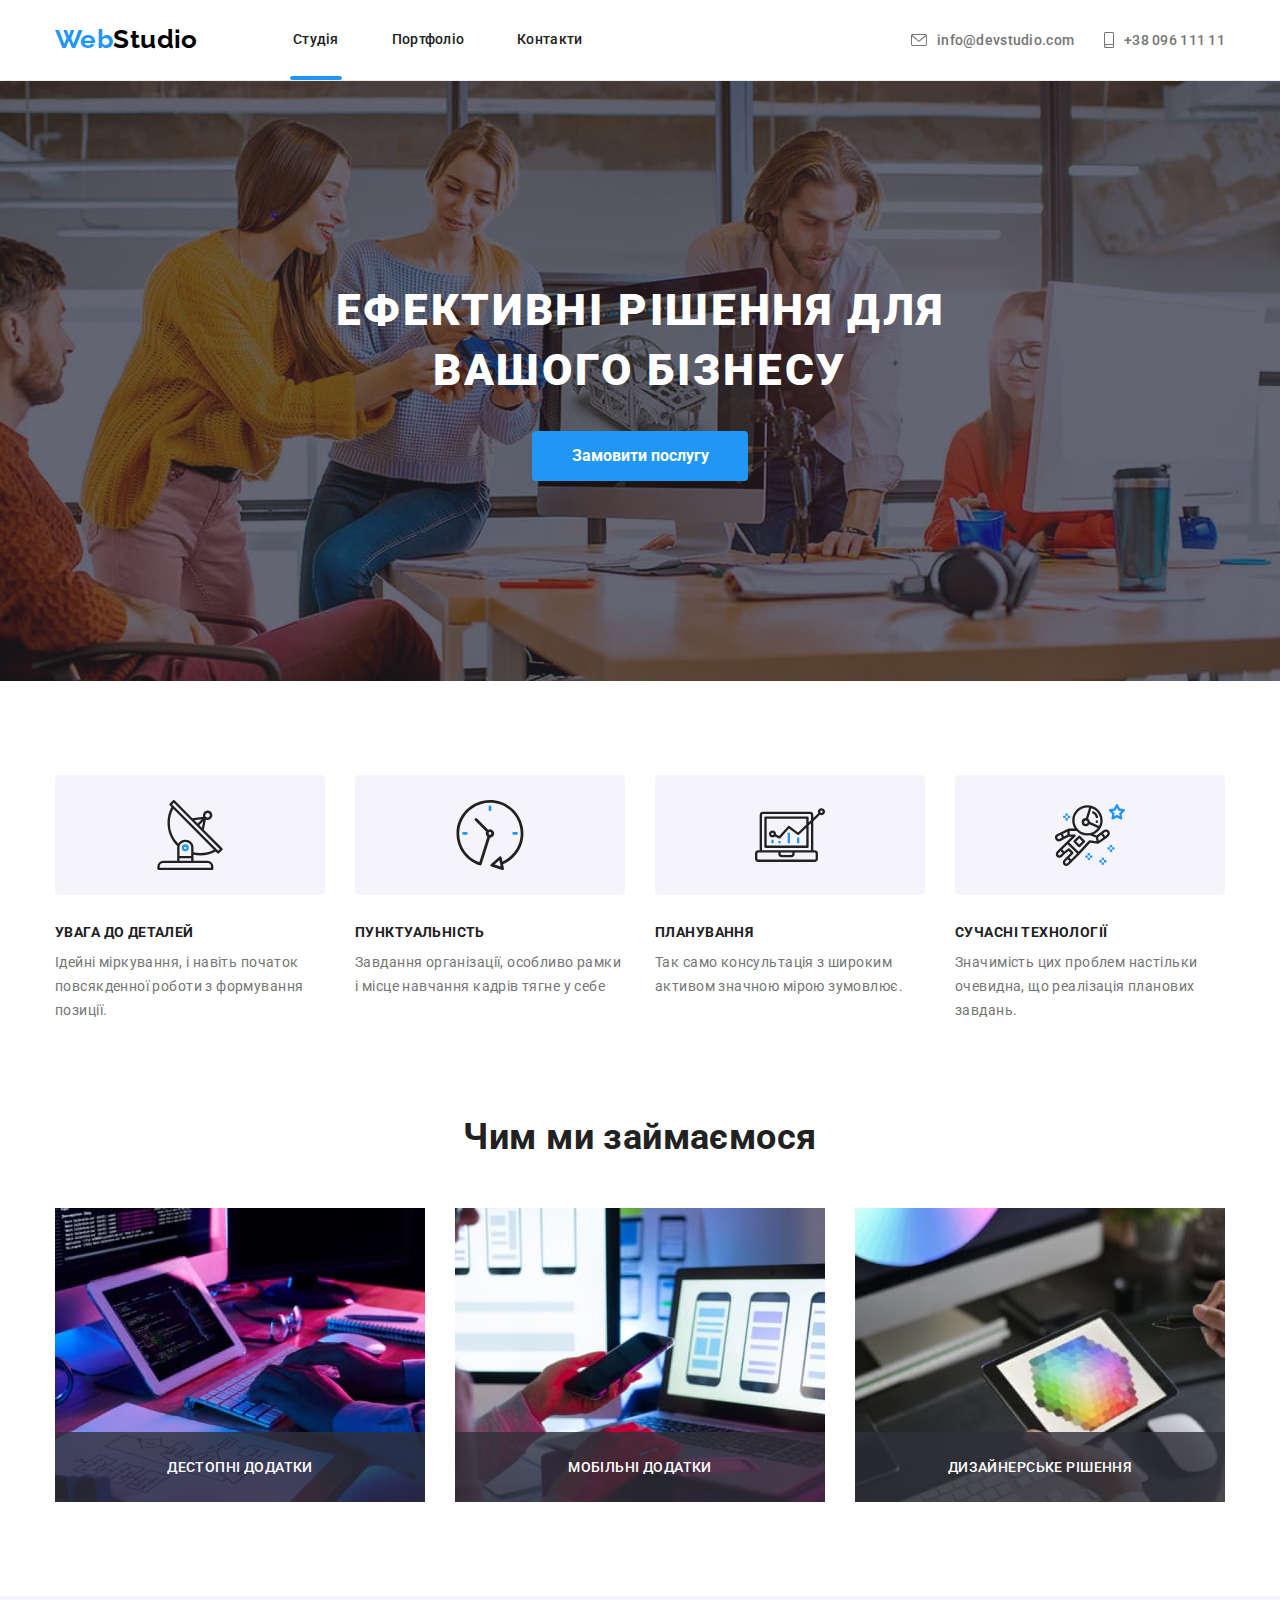
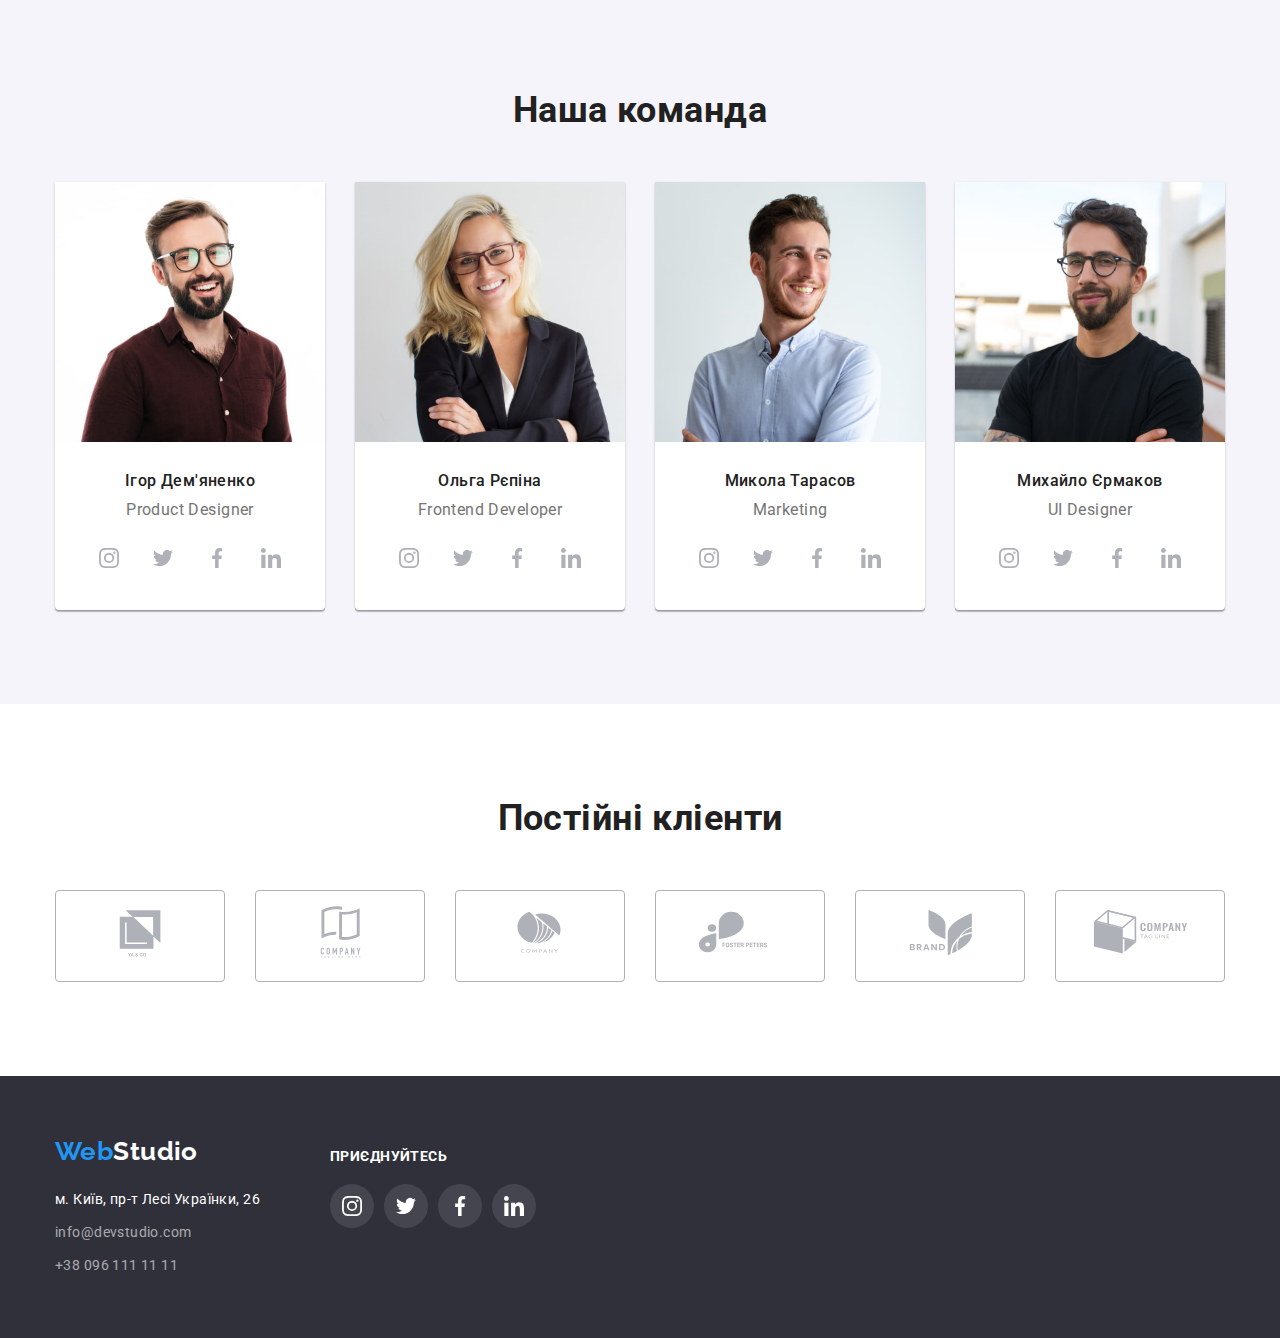
==== commit f5245afa: "ДЗ-5" ====
--- a/index.html
+++ b/index.html
@@ -134,10 +134,10 @@
                 width="370"
                 height="294"
               />
-              <div class="examples-img-text"><img src="./images/examples-img1.jpg" alt="" /></div>
-            </li>
-
-            <li class="item">
+              <div class="examples-img-text"><p class="examples-title">ДЕСТОПНІ ДОДАТКИ</p></div>
+            </li>
+
+            <li class="examples-item item">
               <img
                 src="./images/box2.jpg"
                 class="examples-img"
@@ -145,8 +145,9 @@
                 width="370"
                 height="294"
               />
-            </li>
-            <li class="item">
+              <div class="examples-img-text"><p class="examples-title">МОБІЛЬНІ ДОДАТКИ</p></div>
+            </li>
+            <li class="examples-item item">
               <img
                 src="./images/box3.jpg"
                 class="examples-img"
@@ -154,6 +155,9 @@
                 width="370"
                 height="294"
               />
+              <div class="examples-img-text">
+                <p class="examples-title">ДИЗАЙНЕРСЬКЕ РІШЕННЯ</p>
+              </div>
             </li>
           </ul>
         </div>
--- a/css/styles.css
+++ b/css/styles.css
@@ -366,13 +366,25 @@
 }
 
 .examples-img-text {
+  display: flex;
+  justify-content: center;
+  align-items: center;
+  position: absolute;
   bottom: 0;
   left: 0;
-  position: absolute;
-  background-image: linear-gradient(rgba(47, 48, 58, 0.8), rgba(47, 48, 58, 0.8));
+  background-color: rgba(47, 48, 58, 0.8);
 
   height: 70px;
   width: 100%;
+}
+.examples-title {
+  height: 16px;
+  font-weight: 500;
+
+  line-height: calc(16 / 14);
+  text-align: center;
+  letter-spacing: 0.03em;
+  color: rgba(255, 255, 255, 1);
 }
 
 /*_______________________Наша команда_________________________ */
@@ -775,17 +787,16 @@
   width: 100%;
   height: 100%;
   background-color: rgba(0, 0, 0, 0.2);
-  transition: opacity 250ms linear, visibility 250ms;
+  transition: opacity 250ms linear, visibility 250ms linear;
 }
 
 .modal {
   position: absolute;
 
+  transition: transform 250ms linear;
   top: 50%;
   left: 50%;
-  transform: translate(-50%, -50%);
-  transition: transform 250ms linear;
-  transform: translate(-50%, -50%) scale(1) rotate(1);
+  transform: translate(-50%, -50%) scale(1) rotate(360deg);
 
   width: 528px;
   min-height: 581px;
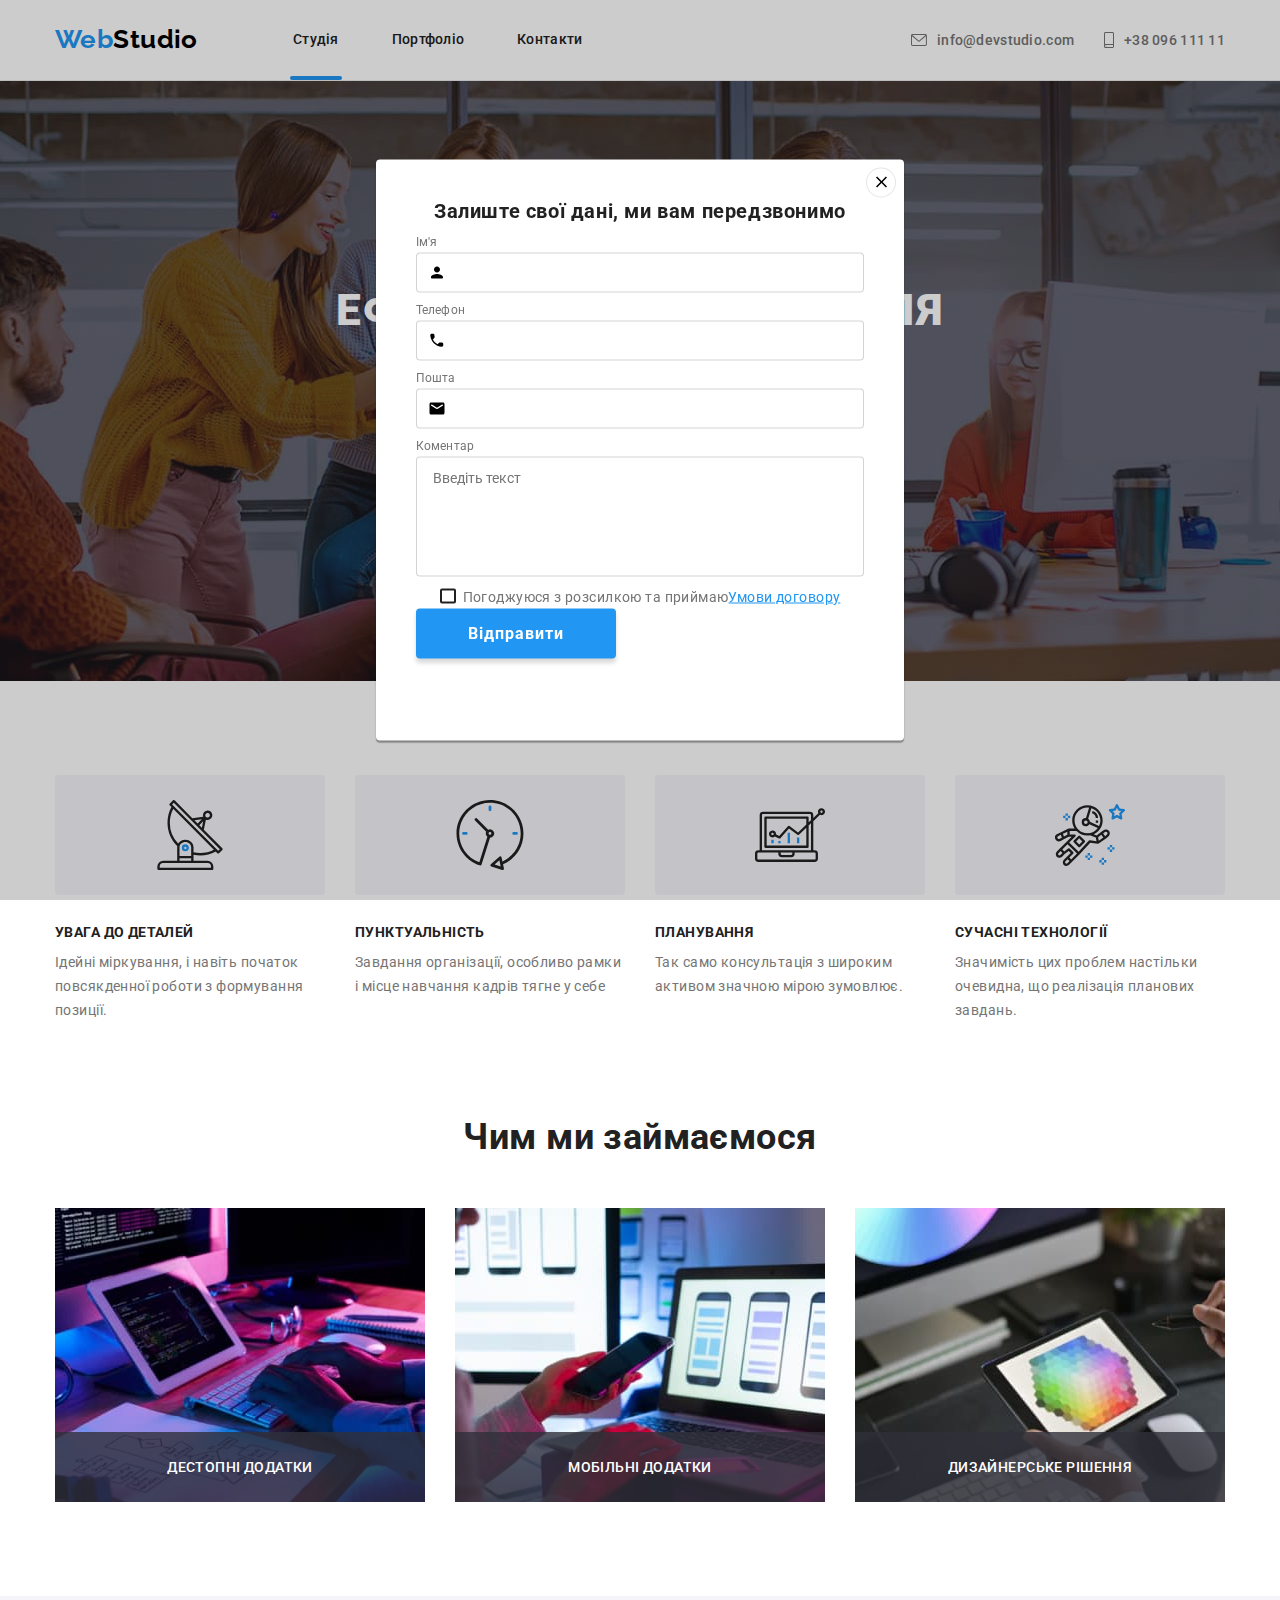
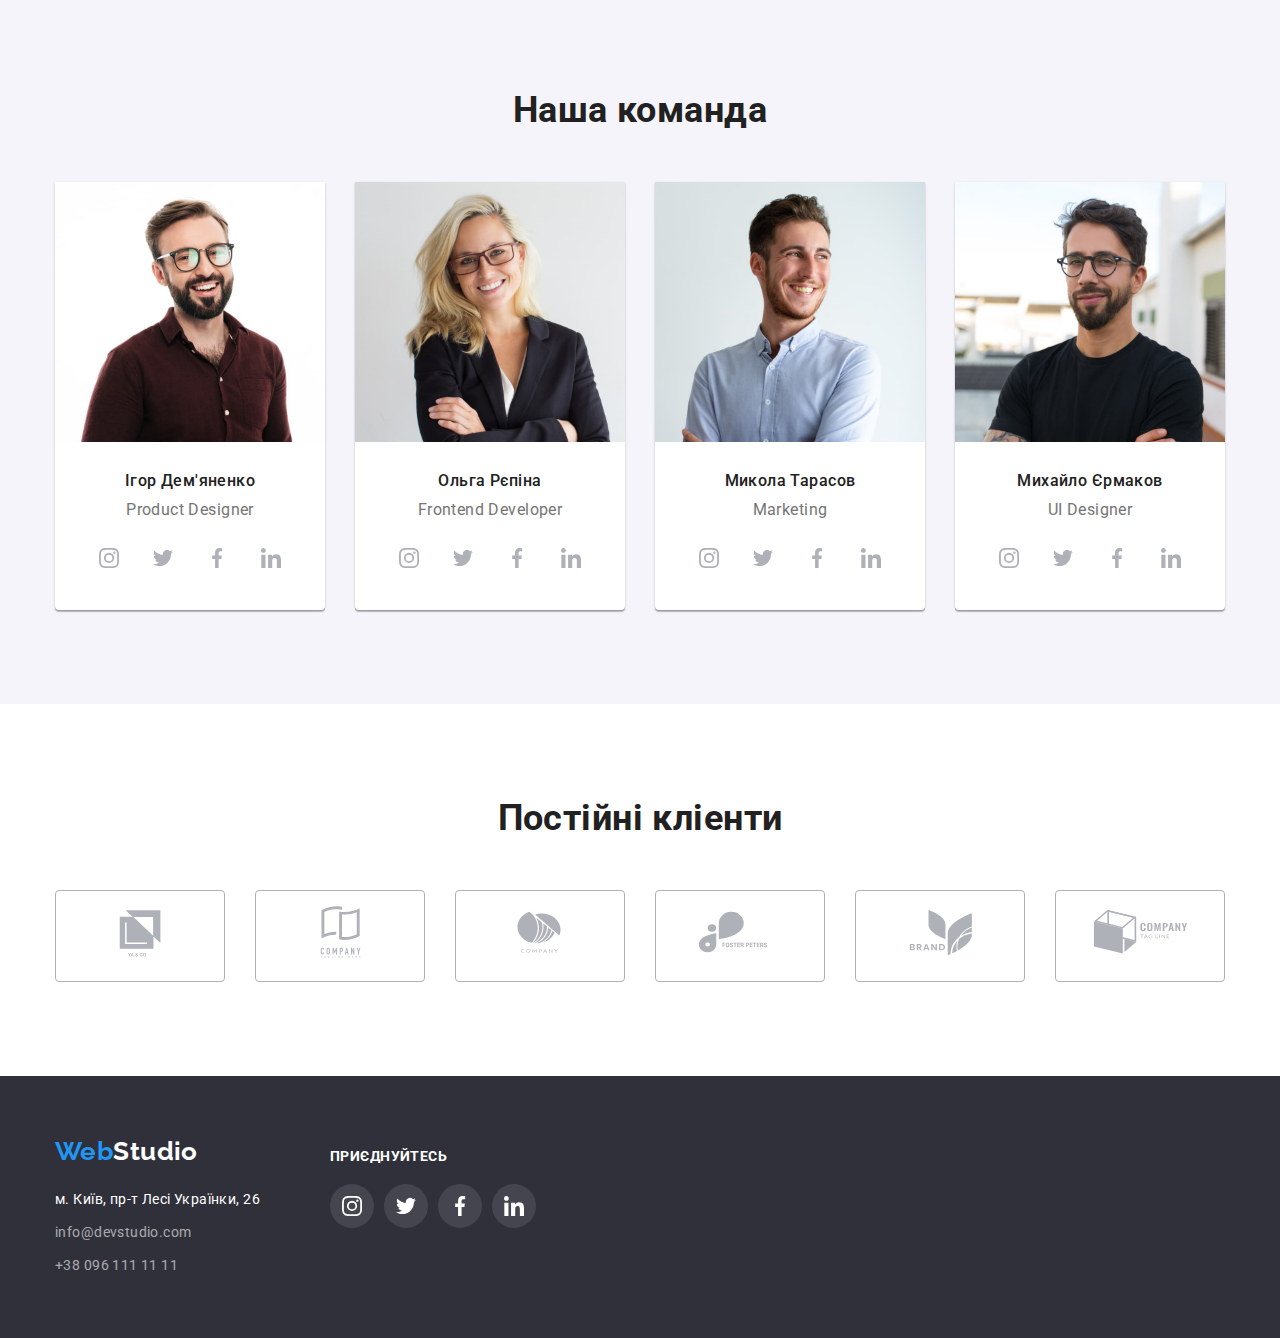
==== commit 801ff0f9: "hot" ====
--- a/index.html
+++ b/index.html
@@ -467,13 +467,70 @@
         </div>
       </div>
     </footer>
-    <div class="backdrop is-hidden" data-modal>
+    <div class="backdrop" data-modal>
       <div class="modal">
         <button type="button" class="modal-close" data-modal-close>
           <svg class="icon-close-black" width="18" Height="18">
             <use href="./images/symbol.svg#icon-close-black"></use>
           </svg>
         </button>
+
+        <p class="modal-title">Залиште свої дані, ми вам передзвонимо</p>
+        <form class="modal-form">
+          <div class="modal-field">
+            <label for="user-name" class="modal-label">Ім'я</label>
+            <div class="modal-wrap">
+              <input type="text" class="modal-input" name="user-name" id="user-name" required />
+              <svg class="icon-person-black" width="18" Height="18">
+                <use href="./images/symbol.svg#icon-person-black"></use>
+              </svg>
+            </div>
+          </div>
+
+          <div class="modal-field">
+            <label for="user-tel" class="modal-label">Телефон</label>
+            <div class="modal-phone">
+              <input type="tel" class="modal-input" name="user-tel" id="user-tel" required />
+              <svg class="icon-person-black" width="18" Height="18">
+                <use href="./images/symbol.svg#icon-phone-black"></use>
+              </svg>
+            </div>
+          </div>
+
+          <div class="modal-field">
+            <label for="user-email" class="modal-label">Пошта</label>
+            <div class="modal-mail">
+              <input type="email" class="modal-input" name="user-email" id="user-email" required />
+              <svg class="icon-person-black" width="18" Height="18">
+                <use href="./images/symbol.svg#icon-mail-black"></use>
+              </svg>
+            </div>
+          </div>
+
+          <div class="modal-field">
+            <label for="user-text" class="modal-label">Коментар</label>
+            <textarea
+              name="user-text"
+              id="user-text"
+              placeholder="Введіть текст"
+              class="online-comment"
+            ></textarea>
+          </div>
+          <div class="modal-field">
+            <input
+              type="checkbox"
+              class="modal-check visually-hidden"
+              name="privacy"
+              id="privacy"
+            />
+            <label for="privacy" class="check-text"
+              >Погоджуюся з розсилкою та приймаю
+              <a href="#" class="contract">Умови договору</a></label
+            >
+          </div>
+
+          <button type="submit" class="modal-button">Відправити</button>
+        </form>
       </div>
     </div>
     <script src="./js/modal.js"></script>
--- a/css/styles.css
+++ b/css/styles.css
@@ -28,11 +28,13 @@
 }
 
 .container {
+  width: 1200px;
+  max-width: 100%;
+
   margin-left: auto;
   margin-right: auto;
   padding-left: 15px;
   padding-right: 15px;
-  width: 1200px;
 }
 
 p,
@@ -71,6 +73,19 @@
     color 250ms cubic-bezier(0.4, 0, 0.2, 1), fill 250ms cubic-bezier(0.4, 0, 0.2, 1);
 }
 
+.visually-hidden {
+  position: absolute;
+  white-space: nowrap;
+  width: 1px;
+  height: 1px;
+  overflow: hidden;
+  border: 0;
+  padding: 0;
+  clip: rect(0 0 0 0);
+  clip-path: inset(50%);
+  margin: -1px;
+}
+
 /*_______________________Button_______________________*/
 
 .button {
@@ -377,6 +392,7 @@
   height: 70px;
   width: 100%;
 }
+
 .examples-title {
   height: 16px;
   font-weight: 500;
@@ -792,14 +808,17 @@
 
 .modal {
   position: absolute;
-
   transition: transform 250ms linear;
   top: 50%;
   left: 50%;
   transform: translate(-50%, -50%) scale(1) rotate(360deg);
 
+  padding: 40px;
+
   width: 528px;
-  min-height: 581px;
+  height: 581px;
+  max-height: 100%;
+  viewport-fit: none;
   background-color: var(--primary-bg-color);
 
   border-radius: 4px;
@@ -816,6 +835,7 @@
 .backdrop.is-hidden .modal {
   transform: translate(-50%, -50%) scale(0) rotate(0);
 }
+
 .modal-close {
   top: 8px;
   right: 8px;
@@ -833,6 +853,7 @@
   border-radius: 50%;
   justify-content: center;
   align-items: center;
+  transition: var(--transition-transform);
 }
 
 .icon-close-black {
@@ -842,6 +863,141 @@
 .modal-close:hover .icon-close-black,
 .modal-close:focus .icon-close-black {
   fill: var(--accent-color);
-}
-
-/* ==================================================================================== */
+  transition: var(--transition-transform);
+}
+
+.modal-title {
+  font-weight: 700;
+  font-size: 20px;
+  line-height: calc(23 / 20);
+  text-align: center;
+  letter-spacing: 0.03em;
+  margin-bottom: 12px;
+  color: rgba(33, 33, 33, 1);
+}
+
+.modal-input {
+  padding-left: 42px;
+  display: block;
+  margin-bottom: 10px;
+
+  width: 448px;
+  height: 40px;
+  border: 1px solid rgba(33, 33, 33, 0.2);
+  border-radius: 4px;
+  color: var(--primary-text-color);
+}
+.online-comment,
+.modal-input:focus {
+  outline-color: var(--accent-color);
+}
+
+.modal-input:focus + .icon-person-black {
+  fill: var(--accent-color);
+}
+
+.modal-wrap {
+  position: relative;
+  top: 0;
+  left: 0;
+}
+
+.icon-person-black {
+  left: 12px;
+  position: absolute;
+  top: 50%;
+  transform: translateY(-50%);
+}
+
+.modal-phone {
+  position: relative;
+  top: 0;
+  left: 0;
+}
+
+.modal-mail {
+  position: relative;
+  top: 0;
+  left: 0;
+}
+
+.modal-input::placeholder {
+  color: rgba(117, 117, 117, 0.5);
+}
+
+.modal-button {
+  cursor: pointer;
+  border: none;
+  width: 200px;
+  height: 50px;
+  background: #2196f3;
+
+  color: var(--primary-bg-color);
+  font-weight: 700;
+  font-size: 16px;
+  line-height: calc(30 / 16);
+  text-align: center;
+  letter-spacing: 0.06em;
+
+  box-shadow: 0px 4px 4px rgba(0, 0, 0, 0.15);
+  border-radius: 4px;
+}
+
+.modal-label {
+  display: block;
+
+  margin-bottom: 4px;
+  font-size: 12px;
+  line-height: calc(14 / 12);
+  letter-spacing: 0.01em;
+  color: #757575;
+}
+
+.online-comment {
+  padding: 12px 16px;
+  width: 100%;
+  height: 120px;
+  border: 1px solid rgba(33, 33, 33, 0.2);
+  border-radius: 4px;
+  resize: none;
+}
+
+.modal-check {
+  height: 24px;
+}
+
+.contract {
+  color: var(--accent-color);
+}
+
+.check-text {
+  display: flex;
+  justify-content: center;
+  align-items: center;
+
+  height: 24px;
+  font-size: 14px;
+  line-height: calc(24 / 14);
+  letter-spacing: 0.03em;
+  color: #757575;
+}
+
+.check-text::before {
+  content: '';
+  width: 16px;
+  height: 15px;
+
+  margin-right: 7px;
+  border: 2px solid var(--title-text-color);
+  border-radius: 2px;
+}
+
+.modal-check:checked + .check-text::before {
+  background-repeat: no-repeat;
+  background-position: center;
+  background-color: var(--accent-color);
+  border: none;
+  background-image: url(../images/vector.svg);
+}
+
+/* ______________________________________uhuhuhuhuhuh_______________ */
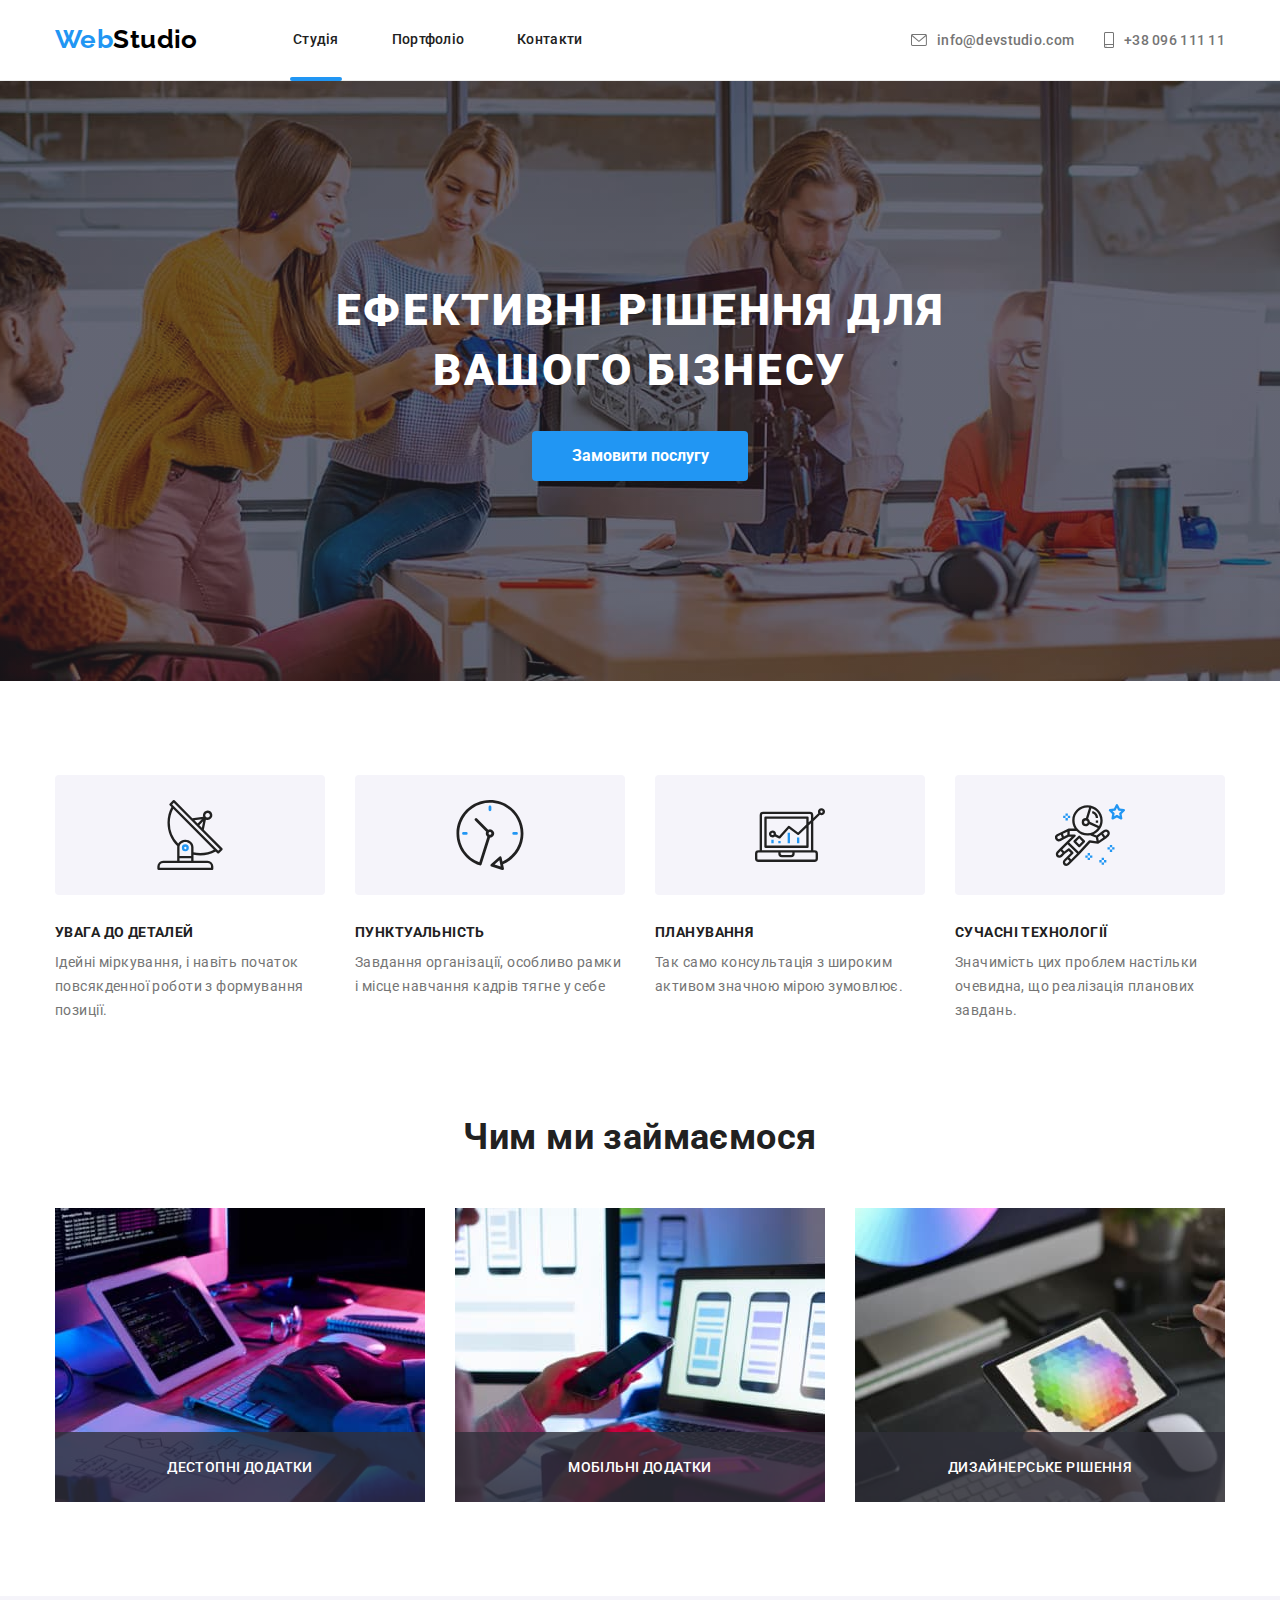
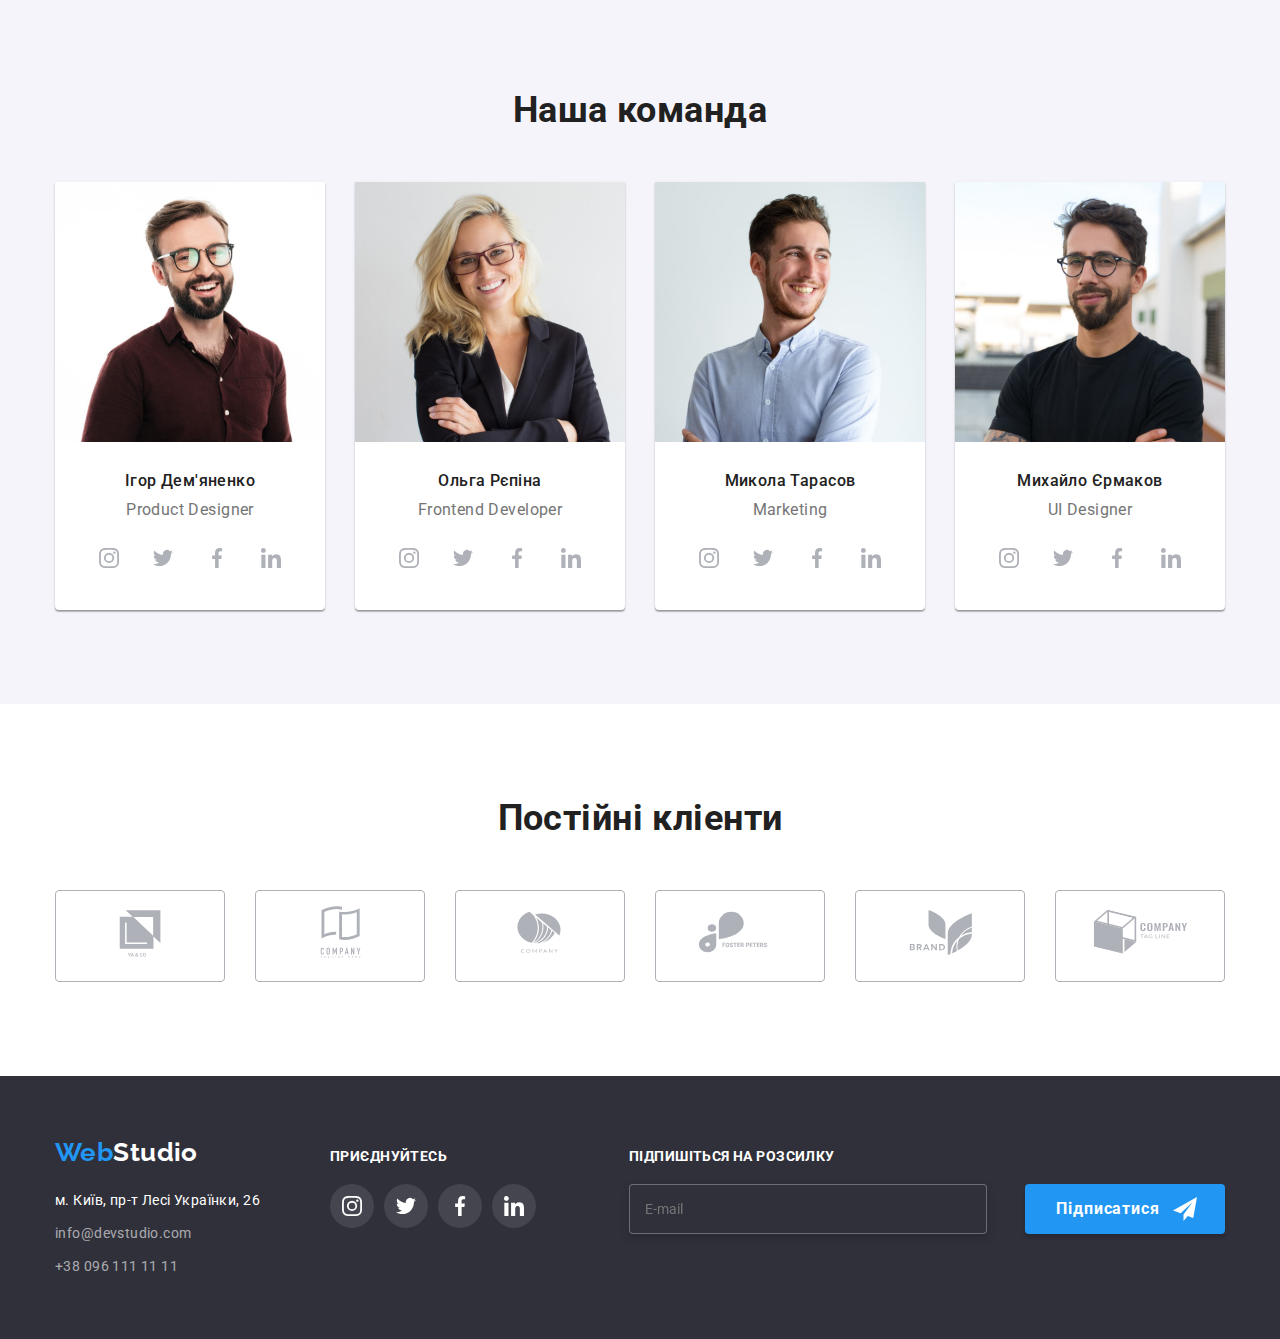
==== commit c5610990: "BK-ДЗ-3" ====
--- a/index.html
+++ b/index.html
@@ -15,6 +15,7 @@
       rel="stylesheet"
       href="https://cdnjs.cloudflare.com/ajax/libs/modern-normalize/1.1.0/modern-normalize.min.css"
     />
+    <link rel="stylesheet" href="./css/main.min.css" />
     <link rel="stylesheet" href="./css/styles.css" />
   </head>
 
@@ -465,9 +466,32 @@
             </li>
           </ul>
         </div>
+
+        <!-- ____________________Підпишіться на розсилку_________________________ -->
+
+        <form class="footer-input">
+          <label for="subscribe-email" class="label-subscribe">Підпишіться на розсилку</label>
+          <input
+            class="subscribe-input"
+            type="email"
+            name="subscribe-email"
+            placeholder="E-mail"
+            id="subscribe-email"
+            required
+          />
+        </form>
+        <button type="submit" class="footer-button">
+          <span>Підписатися</span>
+          <svg class="icon-send" width="24" Height="24">
+            <use href="./images/symbol.svg#icon-send"></use>
+          </svg>
+        </button>
       </div>
     </footer>
-    <div class="backdrop" data-modal>
+
+    <!-- ====================================MODAL========================================== -->
+
+    <div class="backdrop is-hidden" data-modal>
       <div class="modal">
         <button type="button" class="modal-close" data-modal-close>
           <svg class="icon-close-black" width="18" Height="18">
@@ -507,7 +531,7 @@
             </div>
           </div>
 
-          <div class="modal-field">
+          <div class="modal-field-comment">
             <label for="user-text" class="modal-label">Коментар</label>
             <textarea
               name="user-text"
@@ -516,6 +540,7 @@
               class="online-comment"
             ></textarea>
           </div>
+
           <div class="modal-field">
             <input
               type="checkbox"
@@ -524,9 +549,8 @@
               id="privacy"
             />
             <label for="privacy" class="check-text"
-              >Погоджуюся з розсилкою та приймаю
-              <a href="#" class="contract">Умови договору</a></label
-            >
+              >Погоджуюся з розсилкою та приймаю <a href="#" class="contract"> Умови договору</a>
+            </label>
           </div>
 
           <button type="submit" class="modal-button">Відправити</button>
--- a/css/main.min.css
+++ b/css/main.min.css
@@ -0,0 +1 @@
+*,*::before,*::after{box-sizing:border-box}body{color:var(--primary-text-color);background-color:var(--primary-bg-color);font-family:"roboto",sans-serif;letter-spacing:.03em;font-style:normal;font-weight:400;font-size:14px;line-height:1.71}.list{margin:0;padding:0;list-style:none}.container{width:1200px;max-width:100%;margin-left:auto;margin-right:auto;padding-left:15px;padding-right:15px}p,h1,h2,h3,h4,h5,h6{margin-top:0px;margin-bottom:0px}ul.ol{margin-top:0;margin-bottom:0;padding-left:0}img{display:block}/*# sourceMappingURL=main.min.css.map */--- a/css/styles.css
+++ b/css/styles.css
@@ -1,63 +1,3 @@
-*,
-*::before,
-*::after {
-  box-sizing: border-box;
-}
-
-/* ___________________Тело страницы _______________*/
-
-body {
-  color: var(--primary-text-color);
-  background-color: var(--primary-bg-color);
-
-  font-family: 'roboto', sans-serif;
-  letter-spacing: 0.03em;
-  font-style: normal;
-  font-weight: 400;
-  font-size: 14px;
-  line-height: 1.71;
-}
-
-/* ______________________Утилиты_____________________ */
-
-.list {
-  margin: 0;
-  padding: 0;
-
-  list-style: none;
-}
-
-.container {
-  width: 1200px;
-  max-width: 100%;
-
-  margin-left: auto;
-  margin-right: auto;
-  padding-left: 15px;
-  padding-right: 15px;
-}
-
-p,
-h1,
-h2,
-h3,
-h4,
-h5,
-h6 {
-  margin-top: 0px;
-  margin-bottom: 0px;
-}
-
-ul.ol {
-  margin-top: 0;
-  margin-bottom: 0;
-  padding-left: 0;
-}
-
-img {
-  display: block;
-}
-
 .section {
   padding-top: 94px;
   padding-bottom: 94px;
@@ -213,7 +153,7 @@
   width: 100%;
   position: absolute;
 
-  bottom: 0px;
+  bottom: -1px;
   left: 0px;
 
   background-color: var(--accent-color);
@@ -550,6 +490,7 @@
 
 .foot {
   display: flex;
+  align-items: baseline;
 
   padding-top: 60px;
   padding-bottom: 60px;
@@ -686,6 +627,7 @@
   box-shadow: 0px 3px 1px rgba(0, 0, 0, 0.1), 0px 1px 2px rgba(0, 0, 0, 0.08),
     0px 2px 2px rgba(0, 0, 0, 0.12);
   border: none;
+  transition: var(--transition-transform), box-shadow 250ms cubic-bezier(0.4, 0, 0.2, 1);
 }
 
 /* _____________________Галерея___________________ */
@@ -721,6 +663,7 @@
 .gallery-list-link:hover .gallery-list-text,
 .gallery-list-link:focus .gallery-list-text {
   transform: translateY(0);
+  transition: transform 250ms;
 }
 
 .gallery-list-text {
@@ -765,6 +708,7 @@
 .gallery-list-link:focus {
   box-shadow: 0px 1px 1px rgba(0, 0, 0, 0.12), 0px 4px 4px rgba(0, 0, 0, 0.06),
     1px 4px 6px rgba(0, 0, 0, 0.16);
+  transition: box-shadow 250ms cubic-bezier(0.4, 0, 0.2, 1);
 }
 
 .gallery-list:nth-child(3n) {
@@ -795,7 +739,112 @@
   color: rgba(117, 117, 117, 1);
 }
 
-/* ___________________MODAL_____________________________ */
+/* ____________Підпишіться на розсилку_________________ */
+
+.footer-subscribe {
+  padding-bottom: 34px;
+}
+
+.footer-button {
+  position: relative;
+
+  margin-top: 48px;
+  margin-bottom: auto;
+  margin-left: auto;
+  margin-right: 0;
+
+  padding: 10px 62px 10px 28px;
+
+  cursor: pointer;
+  border: none;
+
+  color: var(--primary-bg-color);
+  font-weight: 700;
+  font-size: 16px;
+  line-height: calc(30 / 16);
+  text-align: center;
+  letter-spacing: 0.06em;
+  width: 200px;
+  height: 50px;
+  background: #2196f3;
+  box-shadow: 0px 4px 4px rgba(0, 0, 0, 0.15);
+  border-radius: 4px;
+
+  transition: var(--transition-transform);
+}
+
+.icon-send {
+  display: inline-block;
+
+  position: absolute;
+
+  top: 50%;
+  transform: translateY(-50%);
+  right: 28px;
+
+  fill: rgba(255, 255, 255, 1);
+  transition: var(--transition-transform);
+}
+
+.footer-button:hover,
+.footer-button:focus {
+  background: var(--primary-bg-color);
+  color: var(--accent-color);
+  transition: var(--transition-transform);
+}
+
+.footer-button:hover .icon-send,
+.footer-button:focus .icon-send {
+  fill: var(--accent-color);
+  transition: var(--transition-transform);
+}
+
+.footer-input {
+  margin-left: 93px;
+}
+
+.label-subscribe {
+  display: block;
+  margin-bottom: 20px;
+
+  width: 207px;
+  height: 16px;
+  font-weight: 700;
+  font-size: 14px;
+  line-height: calc(16 / 14);
+  letter-spacing: 0.03em;
+  text-transform: uppercase;
+
+  color: #ffffff;
+}
+
+.footer-subscribe-title {
+  width: 207px;
+  height: 16px;
+
+  font-weight: 700;
+  font-size: 14px;
+  line-height: 16px;
+  letter-spacing: 0.03em;
+  text-transform: uppercase;
+
+  color: #ffffff;
+}
+
+.subscribe-input {
+  padding: 15px 15px 16px;
+  width: 358px;
+  height: 50px;
+  color: #ffffff;
+
+  background-color: rgba(47, 48, 58, 1);
+
+  border: 1px solid rgba(255, 255, 255, 0.3);
+  filter: drop-shadow(0px 4px 4px rgba(0, 0, 0, 0.15));
+  border-radius: 4px;
+}
+
+/* ___________________MODAL________________________ */
 
 .backdrop {
   position: fixed;
@@ -816,9 +865,9 @@
   padding: 40px;
 
   width: 528px;
-  height: 581px;
+  min-height: 581px;
   max-height: 100%;
-  viewport-fit: none;
+
   background-color: var(--primary-bg-color);
 
   border-radius: 4px;
@@ -858,6 +907,7 @@
 
 .icon-close-black {
   fill: rgba(0, 0, 0, 1);
+  transition: var(--transition-transform);
 }
 
 .modal-close:hover .icon-close-black,
@@ -876,10 +926,19 @@
   color: rgba(33, 33, 33, 1);
 }
 
+.modal-field:nth-child(-n + 3) {
+  margin-bottom: 10px;
+}
+
+.modal-field-comment {
+  display: flex;
+  flex-direction: column;
+  margin-bottom: 20px;
+}
+
 .modal-input {
-  padding-left: 42px;
+  padding: 0 0 0 42px;
   display: block;
-  margin-bottom: 10px;
 
   width: 448px;
   height: 40px;
@@ -926,6 +985,9 @@
 }
 
 .modal-button {
+  margin-left: auto;
+  margin-right: auto;
+  display: block;
   cursor: pointer;
   border: none;
   width: 200px;
@@ -941,6 +1003,15 @@
 
   box-shadow: 0px 4px 4px rgba(0, 0, 0, 0.15);
   border-radius: 4px;
+  transition: var(--transition-transform), box-shadow 250ms cubic-bezier(0.4, 0, 0.2, 1);
+}
+
+.modal-button:hover,
+.modal-button:focus {
+  color: var(--accent-color);
+  background: var(--primary-bg-color);
+  border: none;
+  transition: var(--transition-transform), box-shadow 250ms cubic-bezier(0.4, 0, 0.2, 1);
 }
 
 .modal-label {
@@ -975,6 +1046,8 @@
   justify-content: center;
   align-items: center;
 
+  margin-bottom: 30px;
+
   height: 24px;
   font-size: 14px;
   line-height: calc(24 / 14);
